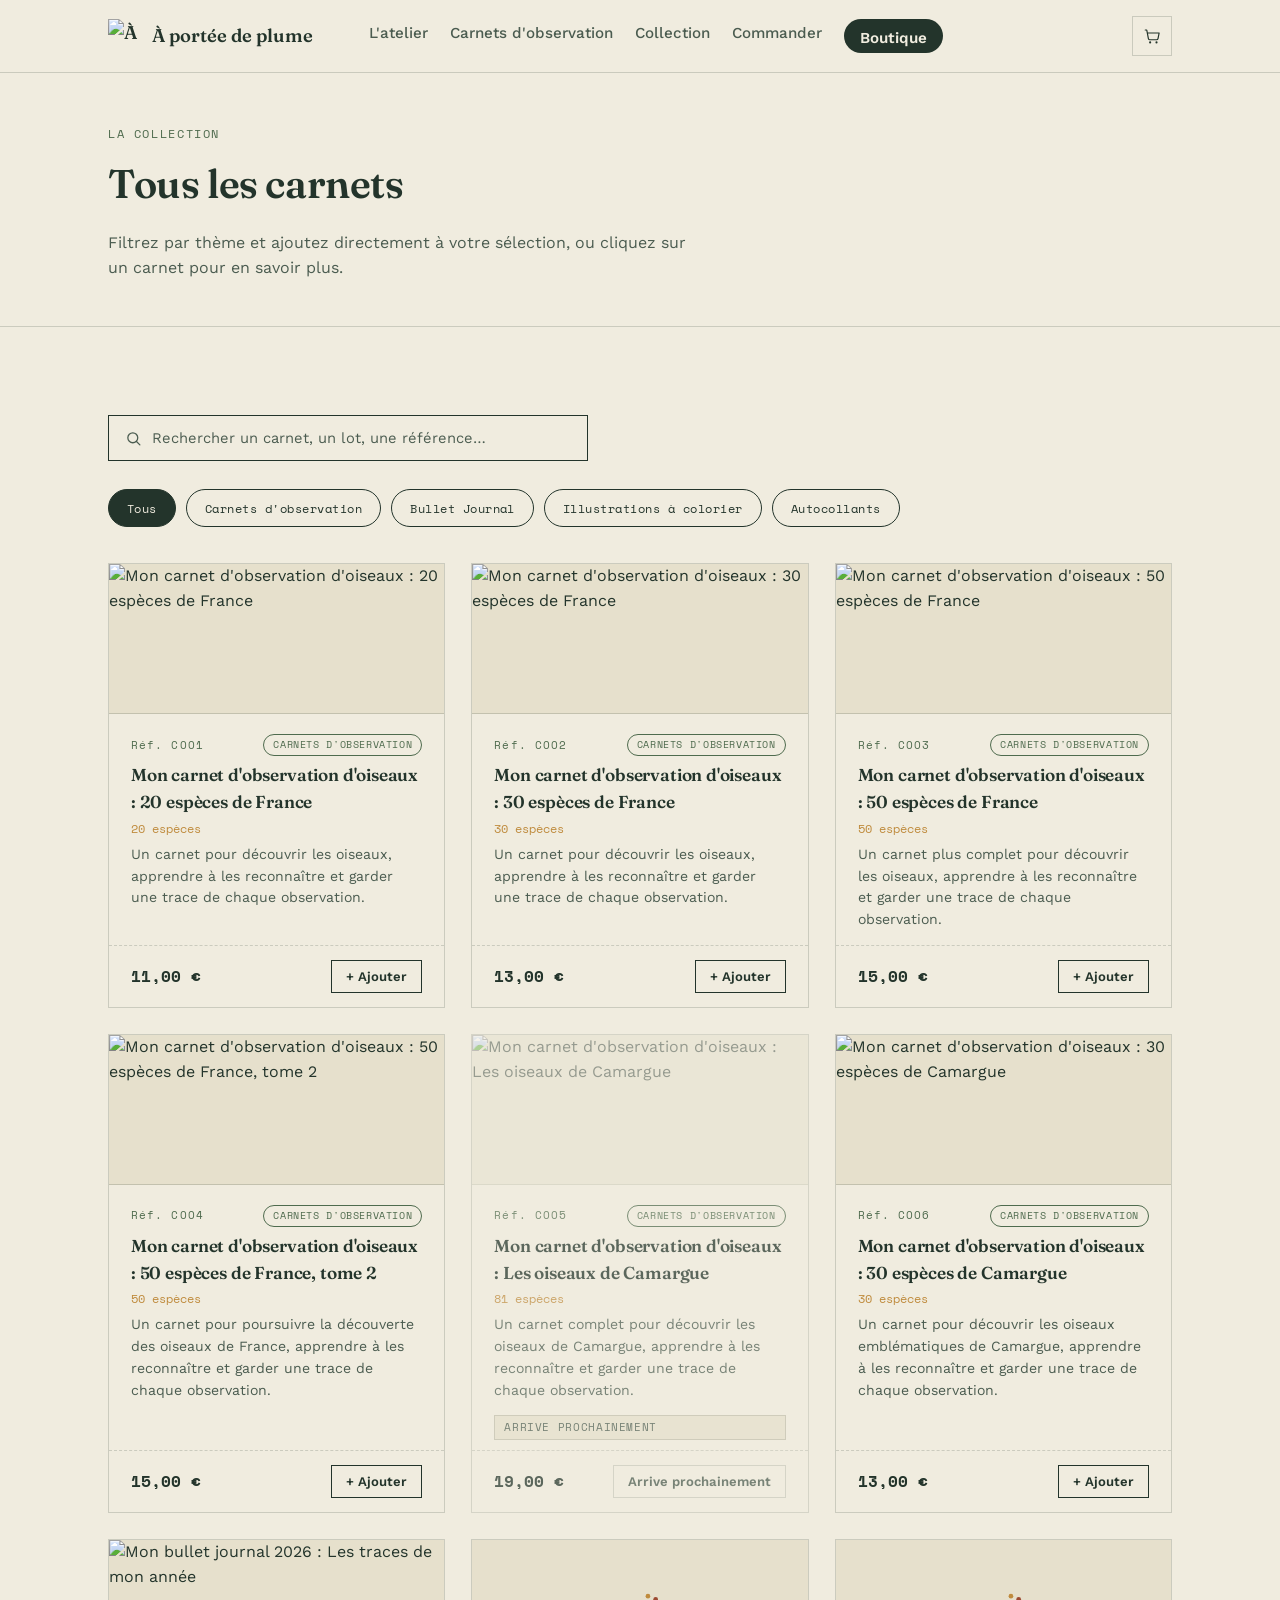
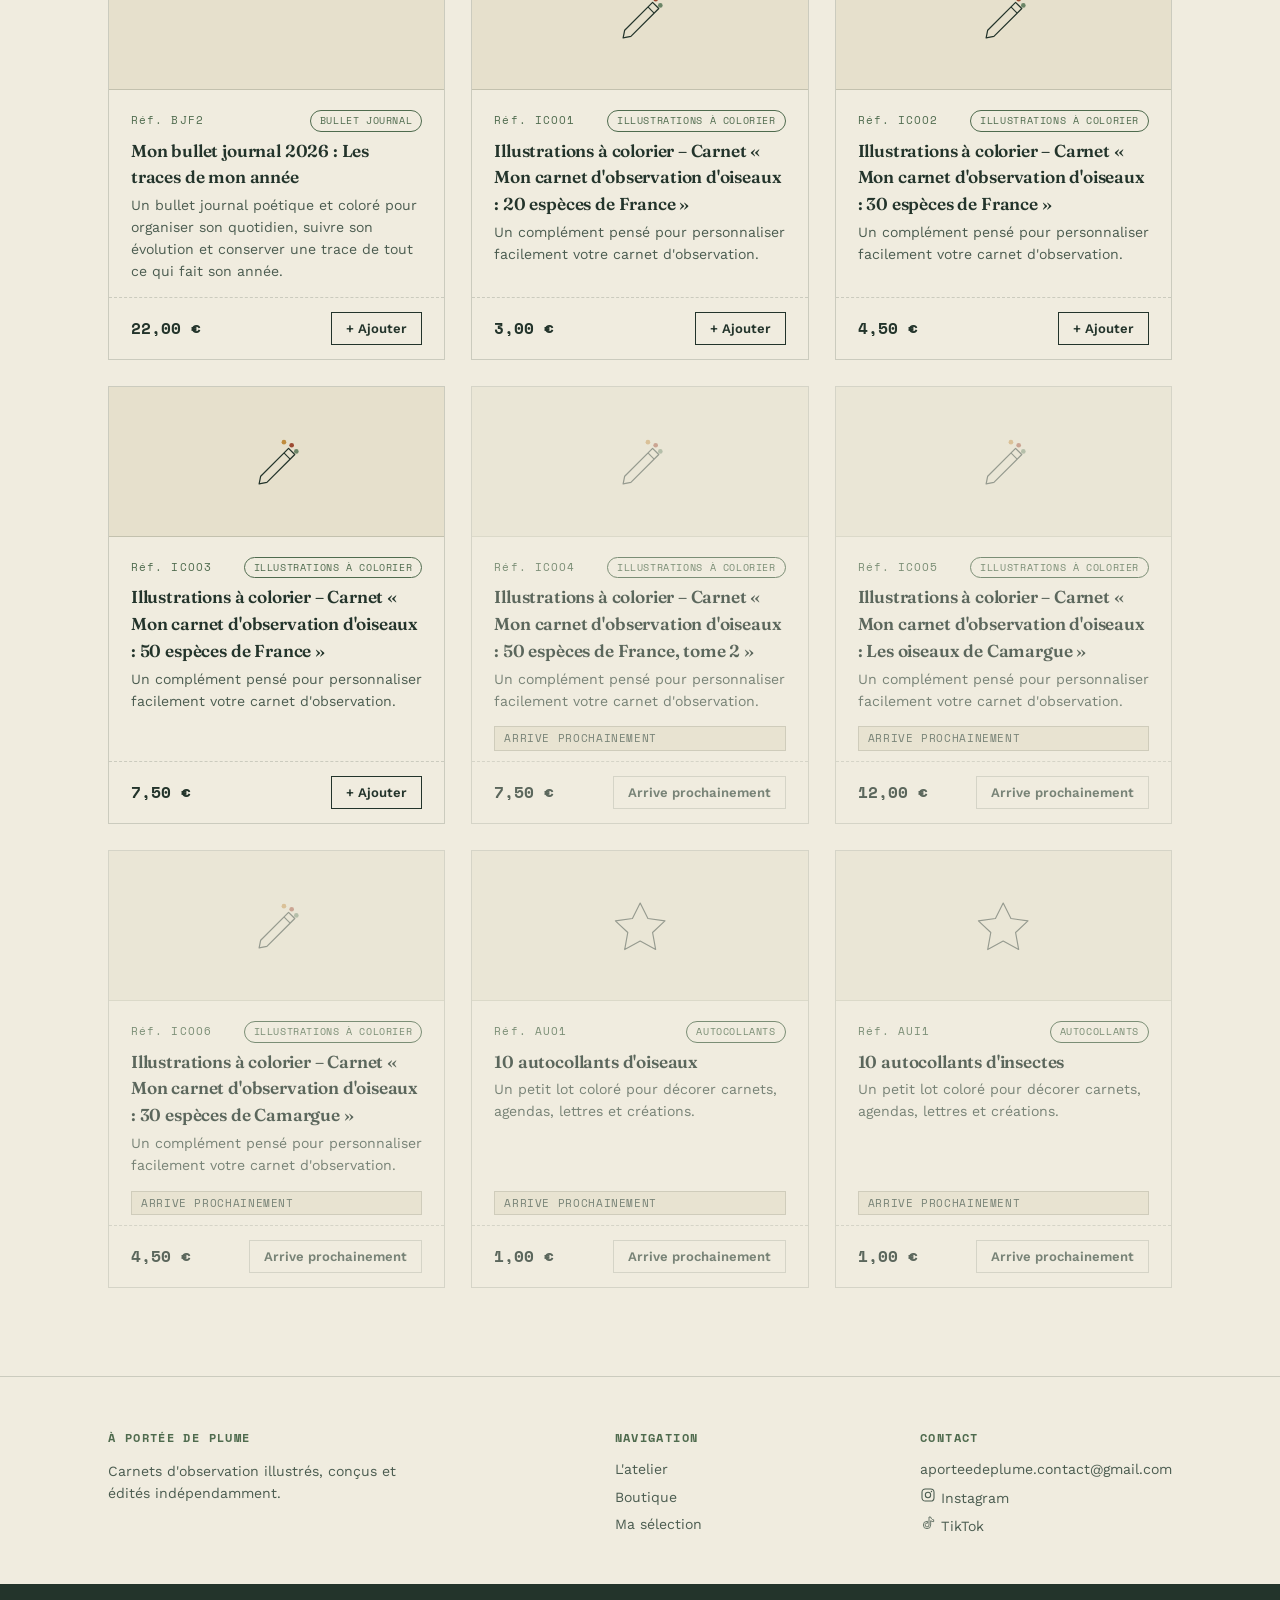
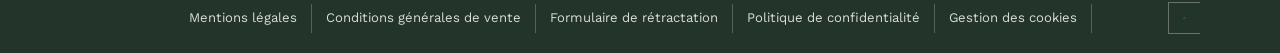
==== catalogue.html @ 124f76fe "Add files via upload" ====
<!doctype html>
<html lang="fr">
<head>
<meta charset="UTF-8">
<meta name="viewport" content="width=device-width, initial-scale=1.0">
<title>Boutique — À portée de plume</title>
<meta name="description" content="La collection À portée de plume : carnets d'observation, bullet journal, illustrations à colorier et plus encore.">
<link rel="preconnect" href="https://fonts.googleapis.com">
<link rel="preconnect" href="https://fonts.gstatic.com" crossorigin>
<link href="https://fonts.googleapis.com/css2?family=Fraunces:ital,opsz,wght@0,9..144,400;0,9..144,500;0,9..144,600;1,9..144,500&family=Work+Sans:wght@400;500;600&family=Space+Mono:wght@400;700&display=swap" rel="stylesheet">
<link rel="stylesheet" href="styles.css">
<link rel="icon" type="image/png" href="images/logo.png">
</head>
<body id="top">

<header class="site-header">
  <div class="wrap">
    <a href="index.html" class="brand">
      <img src="images/logo.png" alt="À portée de plume" class="brand-logo">
      À portée de plume
    </a>
    <nav class="mainnav">
      <a href="index.html#atelier">L'atelier</a>
      <a href="index.html#carnets-observation">Carnets d'observation</a>
      <a href="index.html#collection">Collection</a>
      <a href="index.html#commander">Commander</a>
      <a href="catalogue.html" class="nav-shop current">Boutique</a>
    </nav>
    <div class="header-actions">
      <a href="commande.html" class="cart-icon-link" aria-label="Voir ma sélection">
        <svg viewBox="0 0 24 24" fill="none" xmlns="http://www.w3.org/2000/svg"><path d="M3 4h2l2.2 11.4A2 2 0 0 0 9.2 17H18a2 2 0 0 0 2-1.6L21.5 8H6" stroke="currentColor" stroke-width="1.6" stroke-linecap="round" stroke-linejoin="round"/><circle cx="9.5" cy="20.5" r="1.4" fill="currentColor"/><circle cx="18" cy="20.5" r="1.4" fill="currentColor"/></svg>
        <span class="cart-badge" id="cart-badge-header">0</span>
      </a>
    </div>
  </div>
</header>

<section class="page-hero">
  <div class="wrap">
    <div class="label" style="margin-bottom:10px;">La collection</div>
    <h1>Tous les carnets</h1>
    <p>Filtrez par thème et ajoutez directement à votre sélection, ou cliquez sur un carnet pour en savoir plus.</p>
  </div>
</section>

<section>
  <div class="wrap">
    <div class="search-bar">
      <svg viewBox="0 0 24 24" fill="none" xmlns="http://www.w3.org/2000/svg"><circle cx="11" cy="11" r="7" stroke="currentColor" stroke-width="1.8"/><line x1="21" y1="21" x2="16.2" y2="16.2" stroke="currentColor" stroke-width="1.8" stroke-linecap="round"/></svg>
      <input type="text" id="search-input" placeholder="Rechercher un carnet, un lot, une référence…">
      <button type="button" id="search-clear" aria-label="Effacer la recherche" style="display:none;">✕</button>
    </div>

    <div class="filter-bar" id="filter-bar">
      <button type="button" class="filter-pill active" data-filter="all">Tous</button>
      <!-- Les filtres par catégorie sont ajoutés dynamiquement -->
    </div>

    <div class="filter-bar sub-filter-bar" id="sub-filter-bar" style="display:none;">
      <!-- Sous-filtres par thème, affichés uniquement pour la catégorie "Illustrations à colorier" -->
    </div>

    <div class="product-grid" id="product-grid">
      <!-- Les cartes produit sont générées en JavaScript à partir de products.js -->

    </div>
  </div>
</section>

<footer>
  <div class="wrap">
    <div class="col">
      <h4>À portée de plume</h4>
      <p style="max-width:32ch;">Carnets d'observation illustrés, conçus et édités indépendamment.</p>
    </div>
    <div class="col">
      <h4>Navigation</h4>
      <a href="index.html#atelier">L'atelier</a>
      <a href="catalogue.html">Boutique</a>
      <a href="commande.html">Ma sélection</a>
    </div>
    <div class="col">
      <h4>Contact</h4>
      <a href="mailto:aporteedeplume.contact@gmail.com">aporteedeplume.contact@gmail.com</a>
      
      <a href="https://www.instagram.com/a_portee_de_plume" target="_blank" rel="noopener" class="social-link">
        <svg viewBox="0 0 24 24" fill="none" xmlns="http://www.w3.org/2000/svg"><rect x="3" y="3" width="18" height="18" rx="5" stroke="currentColor" stroke-width="1.6"/><circle cx="12" cy="12" r="4" stroke="currentColor" stroke-width="1.6"/><circle cx="17.2" cy="6.8" r="1.1" fill="currentColor"/></svg>
        Instagram
      </a>
      <a href="https://www.tiktok.com/@a_portee_de_plume" target="_blank" rel="noopener" class="social-link">
        <svg viewBox="0 0 24 24" fill="none" xmlns="http://www.w3.org/2000/svg"><path d="M16 3c.4 2.4 2 4 4.5 4.2V10c-1.6 0-3.1-.5-4.5-1.4V15a5.5 5.5 0 1 1-5.5-5.5c.3 0 .7 0 1 .1v2.6a2.9 2.9 0 1 0 2 2.8V3h2.5z" stroke="currentColor" stroke-width="1.2" stroke-linejoin="round"/></svg>
        TikTok
      </a>
      
    </div>
  </div>
</footer>

<div class="legal-band">
  <div class="wrap">
    <a href="mentions-legales.html">Mentions légales</a>
    <a href="cgv.html">Conditions générales de vente</a>
    <a href="retractation.html">Formulaire de rétractation</a>
    <a href="confidentialite.html">Politique de confidentialité</a>
    <a href="cookies.html">Gestion des cookies</a>
    <a href="#top" class="back-to-top" aria-label="Retour en haut de page">
      <svg viewBox="0 0 24 24" fill="none" xmlns="http://www.w3.org/2000/svg"><path d="M5 15l7-7 7 7" stroke="currentColor" stroke-width="2" stroke-linecap="round" stroke-linejoin="round"/></svg>
    </a>
  </div>
</div>

<script src="products.js"></script>
<script src="icons.js"></script>
<script src="cart.js"></script>
<script>
(function(){
  const filterBar = document.getElementById('filter-bar');
  const grid = document.getElementById('product-grid');
  const searchInput = document.getElementById('search-input');
  const searchClear = document.getElementById('search-clear');
  let activeFilter = 'all';
  let searchQuery = '';

  // Construit les pastilles de filtre à partir des catégories du catalogue
  CATEGORIES.forEach(cat => {
    const btn = document.createElement('button');
    btn.type = 'button';
    btn.className = 'filter-pill';
    btn.dataset.filter = cat.id;
    btn.textContent = cat.label;
    filterBar.appendChild(btn);
  });

  const subFilterBar = document.getElementById('sub-filter-bar');
  let activeTheme = 'all';

  // Libellés lisibles pour les thèmes.
  const THEME_LABELS = {
    oiseaux: 'Oiseaux',
    insectes: 'Insectes',
    'bullet-journal': 'Bullet Journal'
  };

  function fmtPrice(n){
    if(n === null || n === undefined) return 'Prix à venir';
    return n.toLocaleString('fr-FR', {minimumFractionDigits:2, maximumFractionDigits:2}) + ' €';
  }

  // Le sous-filtre par thème apparaît dès qu'une catégorie (autre que "Tous") contient
  // des articles de plusieurs thèmes différents — utile aujourd'hui pour les autocollants,
  // et automatiquement pour les illustrations à colorier le jour où un thème non-oiseaux y sera ajouté.
  function renderSubFilterBar(){
    if(activeFilter === 'all'){
      subFilterBar.style.display = 'none';
      subFilterBar.innerHTML = '';
      activeTheme = 'all';
      return;
    }

    const themes = [...new Set(
      PRODUCTS.filter(p => p.category === activeFilter && p.theme).map(p => p.theme)
    )];

    if(themes.length < 2){
      subFilterBar.style.display = 'none';
      subFilterBar.innerHTML = '';
      activeTheme = 'all';
      return;
    }

    subFilterBar.style.display = 'flex';
    subFilterBar.innerHTML = '';

    const allBtn = document.createElement('button');
    allBtn.type = 'button';
    allBtn.className = 'filter-pill sub' + (activeTheme === 'all' ? ' active' : '');
    allBtn.dataset.theme = 'all';
    allBtn.textContent = 'Tous les thèmes';
    subFilterBar.appendChild(allBtn);

    themes.forEach(themeId => {
      const btn = document.createElement('button');
      btn.type = 'button';
      btn.className = 'filter-pill sub' + (activeTheme === themeId ? ' active' : '');
      btn.dataset.theme = themeId;
      btn.textContent = THEME_LABELS[themeId] || themeId;
      subFilterBar.appendChild(btn);
    });
  }

  // Retire les accents et met en minuscule, pour que la recherche ignore la casse et les accents.
  function normalize(str){
    return (str || '').toString().toLowerCase().normalize('NFD').replace(/[\u0300-\u036f]/g, '');
  }

  function matchesSearch(p, query){
    if(!query) return true;
    const haystack = normalize(p.name + ' ' + p.ref + ' ' + (p.shortDesc || ''));
    return haystack.includes(query);
  }

  function renderGrid(){
    let list = activeFilter === 'all' ? PRODUCTS : PRODUCTS.filter(p => p.category === activeFilter);
    if(activeFilter !== 'all' && activeTheme !== 'all'){
      list = list.filter(p => p.theme === activeTheme);
    }
    const normalizedQuery = normalize(searchQuery.trim());
    if(normalizedQuery){
      list = list.filter(p => matchesSearch(p, normalizedQuery));
    }
    grid.innerHTML = '';

    if(list.length === 0){
      grid.innerHTML = normalizedQuery
        ? '<div class="empty-state" style="grid-column:1/-1;">Aucun résultat pour « ' + searchQuery.trim() + ' ».</div>'
        : '<div class="empty-state" style="grid-column:1/-1;">Aucun article dans cette catégorie pour le moment.</div>';
      return;
    }

    list.forEach(p => {
      const tile = document.createElement('div');
      tile.className = 'product-tile' + (p.available === false ? ' unavailable' : '');
      const speciesLine = p.speciesCount ? `<div class="spec-line">${p.speciesCount} espèces</div>` : '';
      const unavailPill = p.available === false ? `<span class="unavail-pill">${p.availabilityLabel || 'Arrive prochainement'}</span>` : '';
      tile.innerHTML = `
        <a href="fiche-produit.html?id=${encodeURIComponent(p.id)}" class="tile-link">
          <div class="art">${productThumb(p, 80)}</div>
          <div class="body">
            <div class="ref-row">
              <span class="ref">Réf. ${p.ref}</span>
              <span class="cat-pill">${getCategoryLabel(p.category)}</span>
            </div>
            <h3>${p.name}</h3>
            ${speciesLine}
            <p class="desc">${p.shortDesc}</p>
            ${unavailPill}
          </div>
        </a>
        <div class="foot">
          <span class="price">${fmtPrice(p.price)}</span>
          ${p.available === false
            ? `<button type="button" class="tile-add" disabled>${p.availabilityLabel || 'Arrive prochainement'}</button>`
            : `<button type="button" class="tile-add" data-id="${p.id}">+ Ajouter</button>`}
        </div>
      `;
      grid.appendChild(tile);
    });

    grid.querySelectorAll('.tile-add:not([disabled])').forEach(btn => {
      btn.addEventListener('click', () => {
        addToCart(btn.dataset.id, 1);
        btn.textContent = 'Ajouté ✓';
        btn.classList.add('added');
        setTimeout(() => {
          btn.textContent = '+ Ajouter';
          btn.classList.remove('added');
        }, 1400);
      });
    });
  }

  filterBar.addEventListener('click', (e) => {
    const btn = e.target.closest('.filter-pill');
    if(!btn) return;
    filterBar.querySelectorAll('.filter-pill').forEach(b => b.classList.remove('active'));
    btn.classList.add('active');
    activeFilter = btn.dataset.filter;
    activeTheme = 'all';
    renderSubFilterBar();
    renderGrid();
  });

  subFilterBar.addEventListener('click', (e) => {
    const btn = e.target.closest('.filter-pill');
    if(!btn) return;
    subFilterBar.querySelectorAll('.filter-pill').forEach(b => b.classList.remove('active'));
    btn.classList.add('active');
    activeTheme = btn.dataset.theme;
    renderGrid();
  });

  searchInput.addEventListener('input', () => {
    searchQuery = searchInput.value;
    searchClear.style.display = searchQuery ? 'block' : 'none';
    renderGrid();
  });

  searchClear.addEventListener('click', () => {
    searchQuery = '';
    searchInput.value = '';
    searchClear.style.display = 'none';
    searchInput.focus();
    renderGrid();
  });

  renderSubFilterBar();
  renderGrid();
})();
</script>

</body>
</html>
---- styles.css ----
/* À portée de plume — feuille de style partagée */
:root{
  --ink:#23342B;
  --ink-soft:#4B5C50;
  --paper:#F0ECDF;
  --paper-deep:#E6E0CC;
  --sauge:#6B8567;
  --sauge-deep:#4F6B4E;
  --ocre:#BF8B3D;
  --brique:#9C4A32;
  --brique-deep:#7E3A27;
  --line: rgba(35,52,43,0.18);
  --shadow: 0 10px 30px rgba(35,52,43,0.10);
  --good:#4F6B4E;
  --error:#9C4A32;
}
*{box-sizing:border-box;}
html{scroll-behavior:smooth;}
body{
  margin:0; background:var(--paper); color:var(--ink);
  font-family:'Work Sans', sans-serif; line-height:1.55;
  -webkit-font-smoothing:antialiased;
}
h1,h2,h3{font-family:'Fraunces', serif; font-weight:600; margin:0 0 .4em; letter-spacing:-.01em;}
a{color:inherit;}
.label{font-family:'Space Mono', monospace; font-size:.72rem; letter-spacing:.14em; text-transform:uppercase; color:var(--sauge-deep);}
.wrap{max-width:1120px; margin:0 auto; padding:0 28px;}

/* Header */
.site-header{position:sticky; top:0; z-index:40; background:rgba(240,236,223,0.92); backdrop-filter:blur(6px); border-bottom:1px solid var(--line);}
.site-header .wrap{display:flex; align-items:center; justify-content:space-between; height:72px; gap:24px;}
.brand{display:flex; align-items:center; gap:10px; font-family:'Fraunces', serif; font-weight:600; font-size:1.15rem; text-decoration:none; color:var(--ink); flex:none;}
.brand-logo{width:34px; height:34px; flex:none; object-fit:contain;}
nav.mainnav{display:flex; gap:22px; align-items:center; margin-right:auto; margin-left:32px;}
nav.mainnav a{text-decoration:none; font-size:.95rem; color:var(--ink-soft); font-weight:500; border-bottom:1px solid transparent; padding-bottom:3px; white-space:nowrap;}
nav.mainnav a:hover{color:var(--brique); border-color:var(--brique);}
.nav-shop{
  background:var(--brique); color:var(--paper) !important; padding:8px 16px;
  border-radius:999px; border-bottom:none !important; font-weight:600 !important;
  transition:background .15s ease, transform .15s ease;
}
.nav-shop:hover{background:var(--brique-deep); color:var(--paper) !important; transform:translateY(-1px);}
.nav-shop.current{background:var(--ink);}
.header-actions{display:flex; align-items:center; gap:14px; flex:none;}

.btn{
  display:inline-flex; align-items:center; justify-content:center; gap:8px;
  font-family:'Work Sans', sans-serif; font-weight:600; font-size:.92rem;
  padding:12px 22px; border-radius:2px; text-decoration:none;
  border:1px solid transparent; cursor:pointer;
  transition:transform .15s ease, box-shadow .15s ease, background .15s ease;
}
.btn-primary{background:var(--brique); color:var(--paper);}
.btn-primary:hover{background:var(--brique-deep); transform:translateY(-1px); box-shadow:var(--shadow);}
.btn-primary:disabled{background:#b9ac96; cursor:not-allowed; transform:none; box-shadow:none;}
.btn-ghost{border-color:var(--ink); color:var(--ink); background:transparent;}
.btn-ghost:hover{background:var(--ink); color:var(--paper);}
.btn-sm{padding:9px 16px; font-size:.84rem;}

/* Cart icon */
.cart-icon-link{
  position:relative; display:flex; align-items:center; justify-content:center;
  width:40px; height:40px; border:1px solid var(--line); text-decoration:none; color:var(--ink);
  transition:border-color .15s ease, background .15s ease;
}
.cart-icon-link:hover{border-color:var(--brique); background:var(--paper-deep);}
.cart-icon-link svg{width:18px; height:18px;}
.cart-badge{
  position:absolute; top:-7px; right:-7px; min-width:18px; height:18px; padding:0 4px;
  background:var(--brique); color:var(--paper); border-radius:50%;
  font-family:'Space Mono', monospace; font-size:.68rem; font-weight:700;
  display:none; align-items:center; justify-content:center;
}

/* Hero (home) */
.hero{position:relative; padding:96px 0 80px; overflow:hidden; background:radial-gradient(ellipse at 78% 15%, rgba(191,139,61,0.14), transparent 55%), var(--paper); border-bottom:1px solid var(--line);}
.hero .wrap{display:grid; grid-template-columns:1.1fr .9fr; gap:56px; align-items:center;}
.eyebrow{display:inline-flex; align-items:center; gap:10px; margin-bottom:22px;}
.eyebrow .dash{width:26px;height:1px;background:var(--brique);}
.hero h1{font-size:clamp(2.3rem, 4vw, 3.4rem); line-height:1.06; max-width:11.5ch;}
.hero h1 em{font-style:italic; color:var(--brique);}
.hero p.lede{font-size:1.08rem; color:var(--ink-soft); max-width:46ch; margin:18px 0 32px;}
.hero .ctas{display:flex; gap:16px; flex-wrap:wrap;}
.hero-illus{position:relative; display:flex; align-items:center; justify-content:center;}
.plate{position:relative; background:var(--paper); border:1px solid var(--line); box-shadow:var(--shadow); padding:34px; width:100%; aspect-ratio:4/5; display:flex; align-items:center; justify-content:center;}
.plate::before{content:""; position:absolute; inset:10px; border:1px dashed rgba(35,52,43,0.35); pointer-events:none;}
.plate svg{width:78%; height:78%;}

/* Sections shared */
section{padding:88px 0;}
.section-head{max-width:920px; margin-bottom:48px;}
.section-head h2{font-size:clamp(1.7rem,2.6vw,2.3rem);}
.section-head p{color:var(--ink-soft); font-size:1.02rem; margin-top:10px;}
.nowrap-desktop{white-space:nowrap;}
@media (max-width: 900px){
  .nowrap-desktop{white-space:normal;}
}

/* Atelier */
.atelier{background:var(--paper-deep); border-top:1px solid var(--line); border-bottom:1px solid var(--line);}
.atelier .wrap{display:grid; grid-template-columns:.85fr 1.15fr; gap:64px; align-items:start;}
.atelier .frame{border:1px solid var(--line); background:var(--paper); box-shadow:var(--shadow); padding:26px; aspect-ratio:1/1; display:flex; align-items:center; justify-content:center;}
.atelier .frame svg{width:70%; height:70%;}
.atelier .content p{color:var(--ink-soft); margin:0 0 16px; max-width:52ch;}
.stat-row{display:flex; gap:36px; margin-top:28px; flex-wrap:wrap;}
.stat b{font-family:'Fraunces', serif; font-size:1.7rem; display:block; color:var(--brique);}
.stat span{font-size:.85rem; color:var(--ink-soft);}

/* Observation notebooks section — mirror layout of .atelier (text left, image right) */
.observation .wrap{display:grid; grid-template-columns:1.15fr .85fr; gap:64px; align-items:center;}
.observation .content p{color:var(--ink-soft); margin:0 0 16px; max-width:52ch;}
.observation .frame{
  border:1px solid var(--line); background:var(--paper-deep); box-shadow:var(--shadow);
  padding:20px; aspect-ratio:4/5; display:flex; align-items:center; justify-content:center; overflow:hidden;
}
.observation .frame img{width:100%; height:100%; object-fit:contain;}

/* Steps */
.steps .wrap{display:grid; grid-template-columns:repeat(4,1fr); gap:28px;}
.step{border-top:2px solid var(--ink); padding-top:18px;}
.step .num{font-family:'Space Mono', monospace; color:var(--ocre); font-weight:700; font-size:.85rem;}
.step h3{font-size:1.1rem; margin:8px 0 8px;}
.step p{color:var(--ink-soft); font-size:.94rem; margin:0;}

/* CTA band */
.cta-band{background:var(--ink); color:var(--paper); text-align:center; padding:78px 0;}
.cta-band h2{color:var(--paper); font-size:clamp(1.7rem,3vw,2.4rem); max-width:16ch; margin:0 auto 14px;}
.cta-band p{color:#C9D3C6; max-width:46ch; margin:0 auto 30px;}
.cta-band .btn-primary{background:var(--brique);}
.cta-band .btn-primary:hover{background:#B95A3E;}

/* Product tiles (catalogue grid + homepage preview) */
.filter-bar{display:flex; flex-wrap:wrap; gap:10px; margin-bottom:36px;}

.search-bar{
  position:relative; display:flex; align-items:center; gap:10px;
  max-width:480px; margin-bottom:28px; padding:0 16px;
  border:1px solid var(--ink); background:var(--paper);
}
.search-bar svg{width:17px; height:17px; color:var(--ink-soft); flex:none;}
.search-bar input{
  flex:1; border:none; background:transparent; padding:13px 0;
  font-family:'Work Sans', sans-serif; font-size:.92rem; color:var(--ink);
}
.search-bar input:focus{outline:none;}
.search-bar input::placeholder{color:var(--ink-soft);}
.search-bar #search-clear{
  border:none; background:transparent; cursor:pointer; color:var(--ink-soft);
  font-size:.9rem; padding:4px; line-height:1;
}
.search-bar #search-clear:hover{color:var(--brique);}
.filter-pill{
  font-family:'Space Mono', monospace; font-size:.76rem; letter-spacing:.04em;
  padding:9px 18px; border:1px solid var(--ink); background:transparent; color:var(--ink);
  cursor:pointer; border-radius:999px; transition:background .15s ease, color .15s ease;
}
.filter-pill:hover{background:var(--paper-deep);}
.filter-pill.active{background:var(--ink); color:var(--paper);}
.sub-filter-bar{margin-top:-22px; margin-bottom:36px; padding-left:4px;}
.filter-pill.sub{
  border-color:var(--sauge-deep); color:var(--sauge-deep); font-size:.72rem; padding:7px 15px;
}
.filter-pill.sub.active{background:var(--sauge-deep); color:var(--paper); border-color:var(--sauge-deep);}

.product-grid{display:grid; grid-template-columns:repeat(3,1fr); gap:26px;}
.product-tile{
  position:relative; background:var(--paper); border:1px solid var(--line);
  display:flex; flex-direction:column; transition:transform .18s ease, box-shadow .18s ease;
}
.product-tile:hover{transform:translateY(-4px); box-shadow:var(--shadow);}
.product-tile .tile-link{color:inherit; text-decoration:none; display:flex; flex-direction:column; flex:1;}
.product-tile .art{height:150px; display:flex; align-items:center; justify-content:center; background:var(--paper-deep); border-bottom:1px solid var(--line); overflow:hidden;}
.product-tile .art svg{width:52%; height:52%;}
.product-tile .body{padding:20px 22px 0; display:flex; flex-direction:column; flex:1;}
.product-tile .ref-row{display:flex; align-items:center; justify-content:space-between; margin-bottom:6px;}
.product-tile .ref{font-family:'Space Mono', monospace; font-size:.68rem; color:var(--sauge-deep); letter-spacing:.1em;}
.cat-pill{font-family:'Space Mono', monospace; font-size:.64rem; letter-spacing:.06em; text-transform:uppercase; padding:2px 9px; border:1px solid var(--sauge-deep); color:var(--sauge-deep); border-radius:999px;}
.product-tile h3{font-size:1.08rem; margin-bottom:4px;}
.spec-line{font-family:'Space Mono', monospace; font-size:.72rem; color:var(--ocre); margin-bottom:6px;}
.product-tile p.desc{color:var(--ink-soft); font-size:.88rem; margin:0 0 14px; flex:1;}
.unavail-pill{
  display:inline-block; font-family:'Space Mono', monospace; font-size:.66rem; letter-spacing:.06em;
  text-transform:uppercase; padding:3px 9px; background:var(--paper-deep); color:var(--ink-soft);
  border:1px solid var(--line); margin-bottom:10px;
}
.product-tile.unavailable{opacity:.72;}
.product-tile.unavailable .art{opacity:.6;}
.tile-add[disabled]{
  background:transparent; border-color:var(--line); color:var(--ink-soft); cursor:not-allowed;
}
.tile-add[disabled]:hover{background:transparent; color:var(--ink-soft);}
.product-tile .foot{display:flex; align-items:center; justify-content:space-between; padding:14px 22px; border-top:1px dashed var(--line); margin-top:auto;}
.product-tile .price{font-family:'Space Mono', monospace; font-weight:700; font-size:1rem; color:var(--ink);}
.tile-add{
  font-family:'Work Sans', sans-serif; font-weight:600; font-size:.82rem;
  padding:8px 14px; border:1px solid var(--ink); background:transparent; color:var(--ink); cursor:pointer;
  transition:background .15s ease, color .15s ease;
}
.tile-add:hover{background:var(--ink); color:var(--paper);}
.tile-add.added{background:var(--sauge-deep); border-color:var(--sauge-deep); color:var(--paper);}
.empty-state{padding:60px 20px; text-align:center; color:var(--ink-soft); border:1px dashed var(--line);}

/* Breadcrumb */
.breadcrumb{font-size:.84rem; color:var(--ink-soft); margin-bottom:28px;}
.breadcrumb a{color:var(--ink-soft); text-decoration:none; border-bottom:1px solid transparent;}
.breadcrumb a:hover{color:var(--brique); border-color:var(--brique);}

/* Product detail page */
.detail-layout{display:grid; grid-template-columns:.9fr 1.1fr; gap:56px; align-items:start;}
.detail-gallery{display:flex; flex-direction:column; gap:14px;}
.detail-plate{background:var(--paper); border:1px solid var(--line); box-shadow:var(--shadow); padding:34px; aspect-ratio:4/5; display:flex; align-items:center; justify-content:center; position:relative; overflow:hidden;}
.detail-plate.has-photo{padding:20px; aspect-ratio:4/5; background:var(--paper-deep);}
.detail-plate::before{content:""; position:absolute; inset:10px; border:1px dashed rgba(35,52,43,0.35); pointer-events:none;}
.detail-plate.has-photo::before{display:none;}
.detail-plate svg{width:56%; height:56%;}
.gallery-main-content{width:100%; height:100%; display:flex; align-items:center; justify-content:center;}
.gallery-main-content img{max-width:100%; max-height:100%; width:auto; height:auto; object-fit:contain; display:block;}
.gallery-thumbs{display:flex; gap:10px; flex-wrap:wrap;}
.gallery-thumb{
  width:64px; height:64px; padding:0; border:1px solid var(--line); background:var(--paper);
  cursor:pointer; overflow:hidden; transition:border-color .15s ease;
}
.gallery-thumb img{width:100%; height:100%; object-fit:cover; display:block;}
.gallery-thumb:hover{border-color:var(--sauge-deep);}
.gallery-thumb.active{border-color:var(--brique); border-width:2px;}
.detail-info .ref-row{display:flex; align-items:center; gap:10px; margin-bottom:10px;}
.detail-info h1{font-size:clamp(1.7rem,2.6vw,2.2rem); margin-bottom:8px;}
.detail-info .price{font-family:'Space Mono', monospace; font-weight:700; font-size:1.4rem; margin:6px 0 16px;}
.cross-sell{
  display:flex; align-items:flex-start; gap:12px;
  background:var(--paper-deep); border:1px solid var(--line); border-left:3px solid var(--ocre);
  padding:14px 18px; margin-bottom:22px; font-size:.92rem; color:var(--ink); line-height:1.5;
}
.cross-sell-icon{font-size:1.15rem; flex:none; line-height:1.4;}
.cross-sell a{color:var(--brique); font-weight:700; text-decoration:underline; text-underline-offset:2px;}
.cross-sell a:hover{color:var(--brique-deep);}
.detail-info p.long{color:var(--ink-soft); font-size:1rem; max-width:52ch; margin-bottom:16px;}
.detail-subhead{
  font-family:'Fraunces', serif; font-weight:600; font-size:1.1rem; color:var(--ink);
  margin-top:24px; margin-bottom:8px;
}
.specs-block{
  margin:26px 0; padding:20px 22px; background:var(--paper-deep); border:1px solid var(--line);
  max-width:52ch;
}
.spec-row{
  display:flex; justify-content:space-between; gap:16px; padding:7px 0;
  border-bottom:1px dashed var(--line); font-size:.88rem;
}
.spec-row:last-child{border-bottom:none;}
.spec-label{color:var(--sauge-deep); font-family:'Space Mono', monospace; font-size:.78rem; letter-spacing:.03em; flex:none;}
.spec-value{color:var(--ink); text-align:right;}
.detail-actions{display:flex; align-items:center; gap:16px; flex-wrap:wrap; margin-bottom:24px;}
.detail-msg{font-size:.85rem; margin-top:14px; display:none;}
.detail-msg.success{color:var(--good); display:block;}
.not-found{padding:80px 0; text-align:center;}
.not-found p{color:var(--ink-soft); margin-bottom:20px;}

/* Quantity stepper (shared) */
.qty{display:flex; align-items:center; border:1px solid var(--line);}
.qty button{background:var(--paper-deep); border:none; width:32px; height:36px; font-size:1.05rem; cursor:pointer; color:var(--ink);}
.qty button:hover{background:var(--ocre); color:var(--paper);}
.qty input{width:42px; text-align:center; border:none; background:transparent; font-family:'Space Mono', monospace; font-size:.95rem; color:var(--ink);}
.qty input:focus{outline:none;}

/* Cart / panier page */
.cart-layout{padding:52px 0 100px; display:grid; grid-template-columns:1.5fr .9fr; gap:48px; align-items:start;}
.cart-item{
  display:grid; grid-template-columns:80px 1fr auto auto; gap:18px; align-items:center;
  background:var(--paper); border:1px solid var(--line); padding:18px 20px; margin-bottom:14px;
}
.cart-item .art{width:80px; height:80px; background:var(--paper-deep); border:1px solid var(--line); display:flex; align-items:center; justify-content:center; flex:none; overflow:hidden;}
.cart-item .art svg{width:56%; height:56%;}
.cart-item .info a{text-decoration:none; color:var(--ink);}
.cart-item .info .ref{font-family:'Space Mono', monospace; font-size:.66rem; color:var(--sauge-deep); letter-spacing:.1em;}
.cart-item .info h3{font-size:1rem; margin:2px 0 4px;}
.cart-item .info .unit-price{font-family:'Space Mono', monospace; font-size:.84rem; color:var(--ink-soft);}
.cart-item .line-total{font-family:'Space Mono', monospace; font-weight:700; font-size:.95rem; white-space:nowrap; text-align:right; min-width:64px;}
.cart-item .remove-btn{
  background:none; border:none; color:var(--ink-soft); cursor:pointer; font-size:.78rem;
  text-decoration:underline; padding:0; justify-self:end;
}
.cart-item .remove-btn:hover{color:var(--brique);}
.compat-note{font-size:.76rem; color:var(--sauge-deep); margin-top:4px; font-style:italic;}
.addon-row{
  grid-column:1/-1; display:flex; align-items:flex-start; gap:10px; cursor:pointer;
  padding:10px 12px; margin-top:6px; background:var(--paper-deep); border:1px dashed var(--sauge-deep);
  font-size:.84rem; color:var(--ink-soft); user-select:none;
}
.addon-row input[type="checkbox"]{
  appearance:none; width:18px; height:18px; border:1.5px solid var(--ink); background:var(--paper);
  display:grid; place-content:center; cursor:pointer; flex:none; margin-top:1px;
}
.addon-row input[type="checkbox"]::before{
  content:""; width:10px; height:10px; transform:scale(0); background:var(--brique);
  clip-path:polygon(14% 44%, 0 65%, 50% 100%, 100% 16%, 86% 0%, 45% 62%);
  transition:transform .1s ease-in;
}
.addon-row input[type="checkbox"]:checked::before{transform:scale(1);}
.addon-row strong{color:var(--ink); font-weight:700;}
.cart-empty{padding:70px 20px; text-align:center; border:1px dashed var(--line);}
.cart-empty p{color:var(--ink-soft); margin-bottom:20px;}

/* Summary sidebar */
.summary{position:sticky; top:96px; background:var(--paper); border:1px solid var(--line); box-shadow:var(--shadow); padding:28px;}
.summary h2{font-size:1.15rem; margin-bottom:4px;}
.summary .sub{font-size:.85rem; color:var(--ink-soft); margin-bottom:18px;}
.summary-subtotal{display:flex; justify-content:space-between; font-size:.88rem; color:var(--ink-soft); padding:6px 0 14px;}

.shipping-fields{margin-bottom:16px; padding-bottom:16px; border-bottom:1px dashed var(--line);}
.shipping-fields .label{margin-bottom:10px; display:block;}
.ship-option{display:grid; grid-template-columns:auto 1fr auto; align-items:center; gap:10px; padding:10px 8px; border:1px solid var(--line); margin-bottom:8px; cursor:pointer; background:var(--paper); transition:border-color .15s ease, background .15s ease;}
.ship-option:has(input:checked){border-color:var(--sauge-deep); background:var(--paper-deep);}
.ship-option input[type="radio"]{appearance:none; width:17px; height:17px; border:1.5px solid var(--ink); border-radius:50%; display:grid; place-content:center; cursor:pointer; flex:none; margin:0;}
.ship-option input[type="radio"]::before{content:""; width:8px; height:8px; border-radius:50%; background:var(--brique); transform:scale(0); transition:transform .1s ease-in;}
.ship-option input[type="radio"]:checked::before{transform:scale(1);}
.ship-info{display:flex; flex-direction:column; gap:2px;}
.ship-name{font-size:.9rem; font-weight:600; display:flex; align-items:center; gap:8px;}
.dest-pill{
  font-family:'Space Mono', monospace; font-size:.62rem; letter-spacing:.05em; text-transform:uppercase;
  padding:2px 8px; background:var(--ocre); color:var(--paper); border-radius:999px; font-weight:700;
}
.field-row{display:grid; grid-template-columns:1fr 1.4fr; gap:12px;}
.ship-detail{font-size:.76rem; color:var(--ink-soft);}
.ship-price{font-family:'Space Mono', monospace; font-weight:700; font-size:.9rem; white-space:nowrap;}
.shipping-fields .hint{margin-top:8px;}

.summary-total{display:flex; justify-content:space-between; align-items:baseline; padding-top:14px; margin-top:4px; border-top:1px solid var(--ink);}
.summary-total span:first-child{font-size:.85rem; text-transform:uppercase; letter-spacing:.08em; color:var(--ink-soft);}
.summary-total span:last-child{font-family:'Fraunces', serif; font-size:1.6rem; font-weight:600;}

.buyer-fields{margin-top:22px; padding-top:20px; border-top:1px solid var(--line);}
.buyer-fields .label{margin-bottom:10px; display:block;}
.field{margin-bottom:12px;}
.field label{font-size:.82rem; color:var(--ink-soft); display:block; margin-bottom:4px;}
.field input{width:100%; padding:10px 12px; border:1px solid var(--line); background:var(--paper-deep); font-family:'Work Sans', sans-serif; font-size:.9rem; color:var(--ink);}
.field input:focus{outline:1.5px solid var(--sauge-deep); background:var(--paper);}
.field .hint{font-size:.72rem; color:var(--ink-soft); margin-top:3px;}

.check-toggle{
  display:flex; align-items:center; gap:10px; margin-top:14px; cursor:pointer;
  font-size:.86rem; color:var(--ink-soft); user-select:none;
}
.check-toggle input[type="checkbox"]{
  appearance:none; width:18px; height:18px; border:1.5px solid var(--ink); background:var(--paper);
  display:grid; place-content:center; cursor:pointer; flex:none;
}
.check-toggle input[type="checkbox"]::before{
  content:""; width:10px; height:10px; transform:scale(0); background:var(--brique);
  clip-path:polygon(14% 44%, 0 65%, 50% 100%, 100% 16%, 86% 0%, 45% 62%);
  transition:transform .1s ease-in;
}
.check-toggle input[type="checkbox"]:checked::before{transform:scale(1);}
.check-toggle input[type="checkbox"]:checked ~ span{color:var(--ink); font-weight:600;}

.summary .btn{width:100%; margin-top:18px;}
.form-msg{font-size:.82rem; margin-top:10px; display:none;}
.form-msg.error{color:var(--error); display:block;}
.form-msg.success{color:var(--good); display:block;}

.next-steps{margin-top:26px; padding-top:20px; border-top:1px solid var(--line); font-size:.82rem; color:var(--ink-soft);}
.next-steps b{color:var(--ink); display:block; margin-bottom:6px; font-weight:600;}

/* Simple content pages (mentions, cgv, etc.) */
.page-hero{padding:52px 0 30px; border-bottom:1px solid var(--line);}
.page-hero h1{font-size:clamp(1.9rem,3.2vw,2.5rem);}
.page-hero p{color:var(--ink-soft); max-width:60ch; margin-top:8px;}
article{max-width:760px; margin:0 auto; padding:56px 28px 90px;}
article h2{font-size:1.3rem; margin-top:2.2em;}
article h2:first-of-type{margin-top:0;}
article h3{font-size:.85rem; margin-top:1.6em; color:var(--sauge-deep); font-family:'Work Sans', sans-serif; font-weight:600; text-transform:uppercase; letter-spacing:.04em;}
article p, article li{color:var(--ink-soft); font-size:.98rem;}
article ul{padding-left:1.3em;}
article li{margin-bottom:.4em;}
.placeholder{background:var(--paper-deep); border:1px dashed var(--sauge-deep); padding:2px 8px; font-family:'Space Mono', monospace; font-size:.85em; color:var(--ink);}
.notice{background:var(--paper-deep); border-left:3px solid var(--ocre); padding:16px 20px; margin:28px 0; font-size:.9rem; color:var(--ink-soft);}

/* Footer */
footer{padding:52px 0 40px; border-top:1px solid var(--line);}
footer .wrap{display:flex; justify-content:space-between; gap:40px; flex-wrap:wrap;}
footer .col h4{font-family:'Space Mono', monospace; font-size:.72rem; letter-spacing:.12em; text-transform:uppercase; color:var(--sauge-deep); margin:0 0 12px;}
footer .col p, footer .col a{display:block; color:var(--ink-soft); font-size:.88rem; text-decoration:none; margin-bottom:6px;}
footer .col a:hover{color:var(--brique);}
.social-link{display:flex; align-items:center; gap:8px;}
.social-link svg{width:16px; height:16px; flex:none;}
footer .legal{margin-top:34px; padding-top:22px; border-top:1px solid var(--line); font-size:.78rem; color:var(--ink-soft);}

/* Scalloped divider + legal band */
.scallop{height:16px; background-image:url("data:image/svg+xml,%3Csvg xmlns='http://www.w3.org/2000/svg' width='24' height='16'%3E%3Cpath d='M0 0 A12 12 0 0 0 24 0 Z' fill='%2323342B'/%3E%3C/svg%3E"); background-repeat:repeat-x; background-size:24px 16px;}
.legal-band{background:var(--ink); color:var(--paper); padding:20px 0;}
.legal-band .wrap{display:flex; align-items:center; justify-content:center; flex-wrap:wrap; gap:8px 0; position:relative; text-align:center;}
.legal-band a{color:#D8DED3; text-decoration:none; font-size:.82rem; padding:4px 14px; border-right:1px solid rgba(240,236,223,0.25); transition:color .15s ease;}
.legal-band a:first-child{padding-left:0;}
.legal-band a:last-child{border-right:none;}
.legal-band a:hover{color:var(--paper);}
.back-to-top{position:absolute; right:0; top:50%; transform:translateY(-50%); width:32px; height:32px; border:1px solid rgba(240,236,223,0.35); background:transparent; color:var(--paper); cursor:pointer; display:flex; align-items:center; justify-content:center;}
.back-to-top:hover{background:var(--brique); border-color:var(--brique);}
.back-to-top svg{width:14px; height:14px;}

@media (max-width: 880px){
  nav.mainnav{display:none;}
  .hero .wrap{grid-template-columns:1fr;}
  .hero-illus{order:-1;}
  .atelier .wrap{grid-template-columns:1fr;}
  .observation .wrap{grid-template-columns:1fr;}
  .observation .frame{order:-1;}
  .product-grid{grid-template-columns:1fr 1fr;}
  .steps .wrap{grid-template-columns:1fr 1fr;}
  .detail-layout{grid-template-columns:1fr;}
  .cart-layout{grid-template-columns:1fr;}
  .cart-item{grid-template-columns:60px 1fr; grid-template-rows:auto auto;}
  .cart-item .line-total, .cart-item .remove-btn{grid-column:2; justify-self:start;}
  .summary{position:static;}
}
@media (max-width: 640px){
  .product-grid{grid-template-columns:1fr;}
  .steps .wrap{grid-template-columns:1fr;}
  footer .wrap{flex-direction:column; gap:24px;}
  .legal-band a{border-right:none; display:block; padding:4px 0;}
  .back-to-top{position:static; margin:14px auto 0; transform:none;}
}
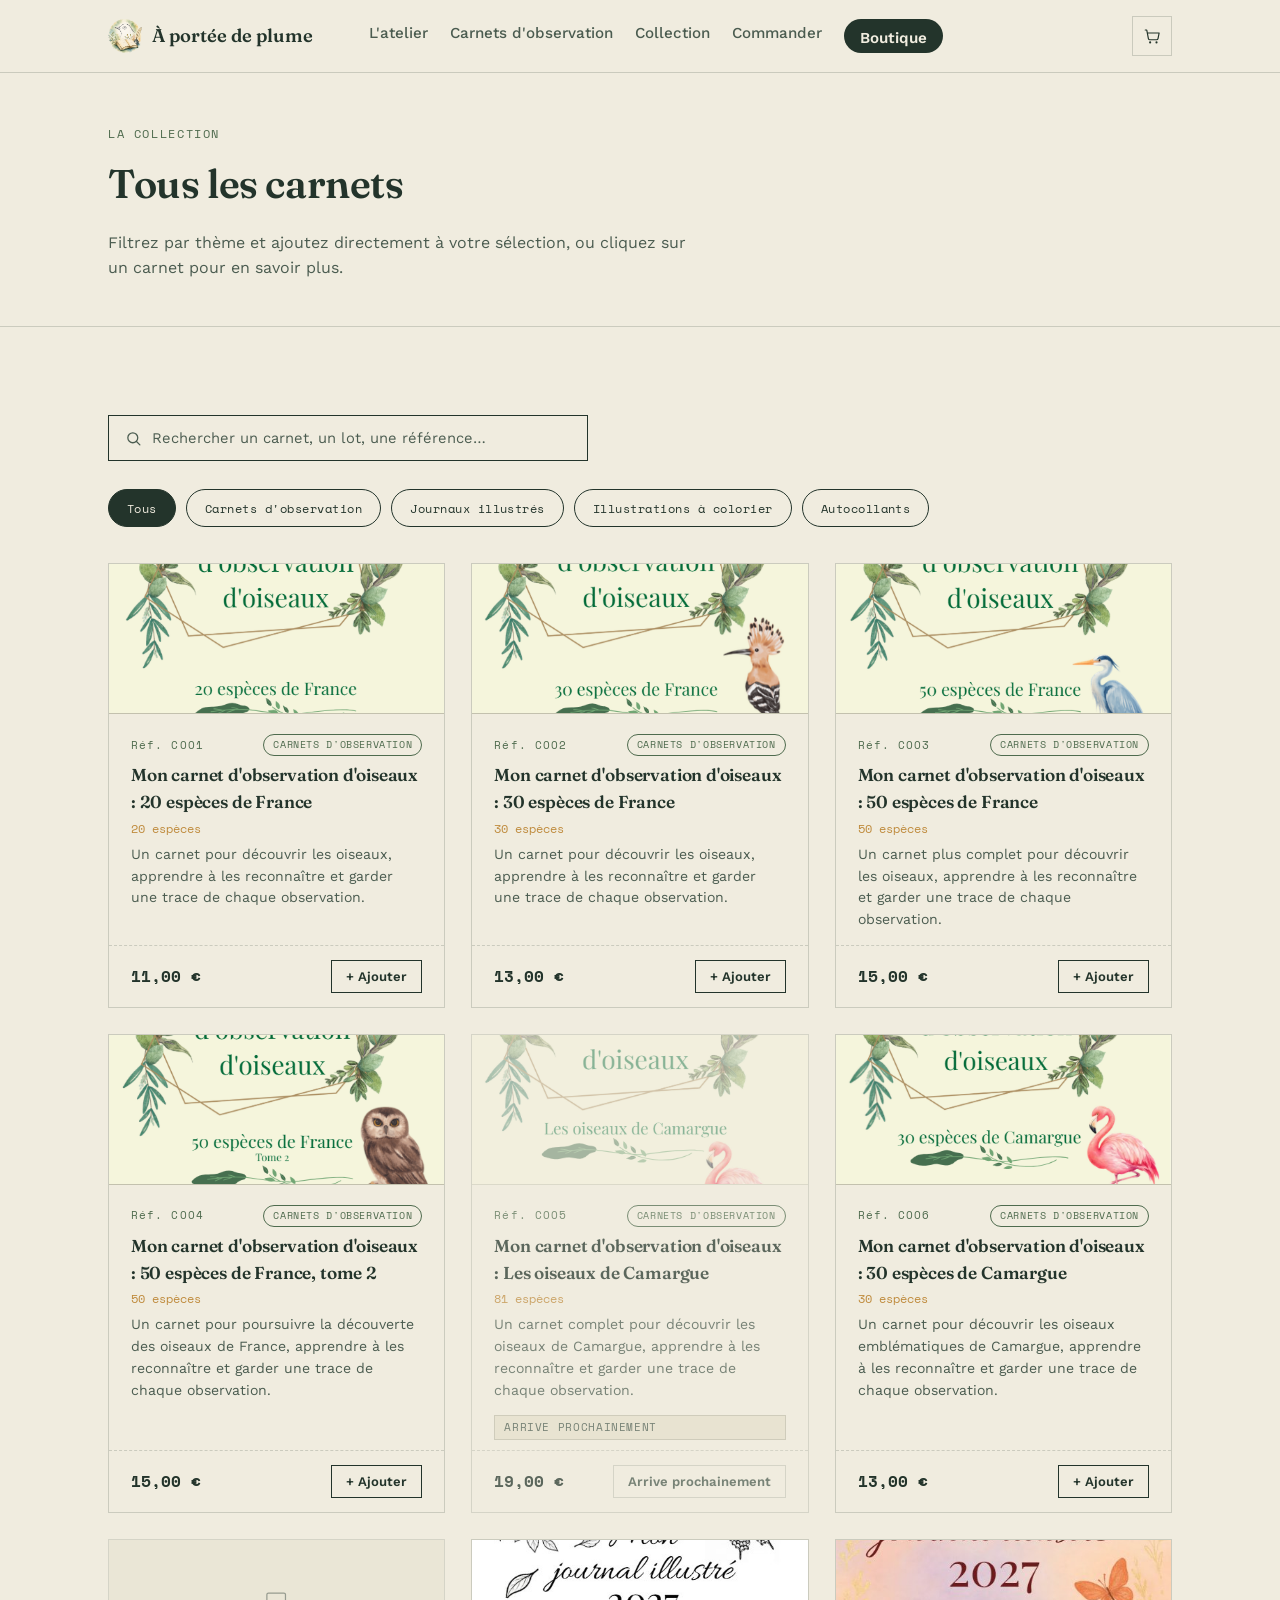
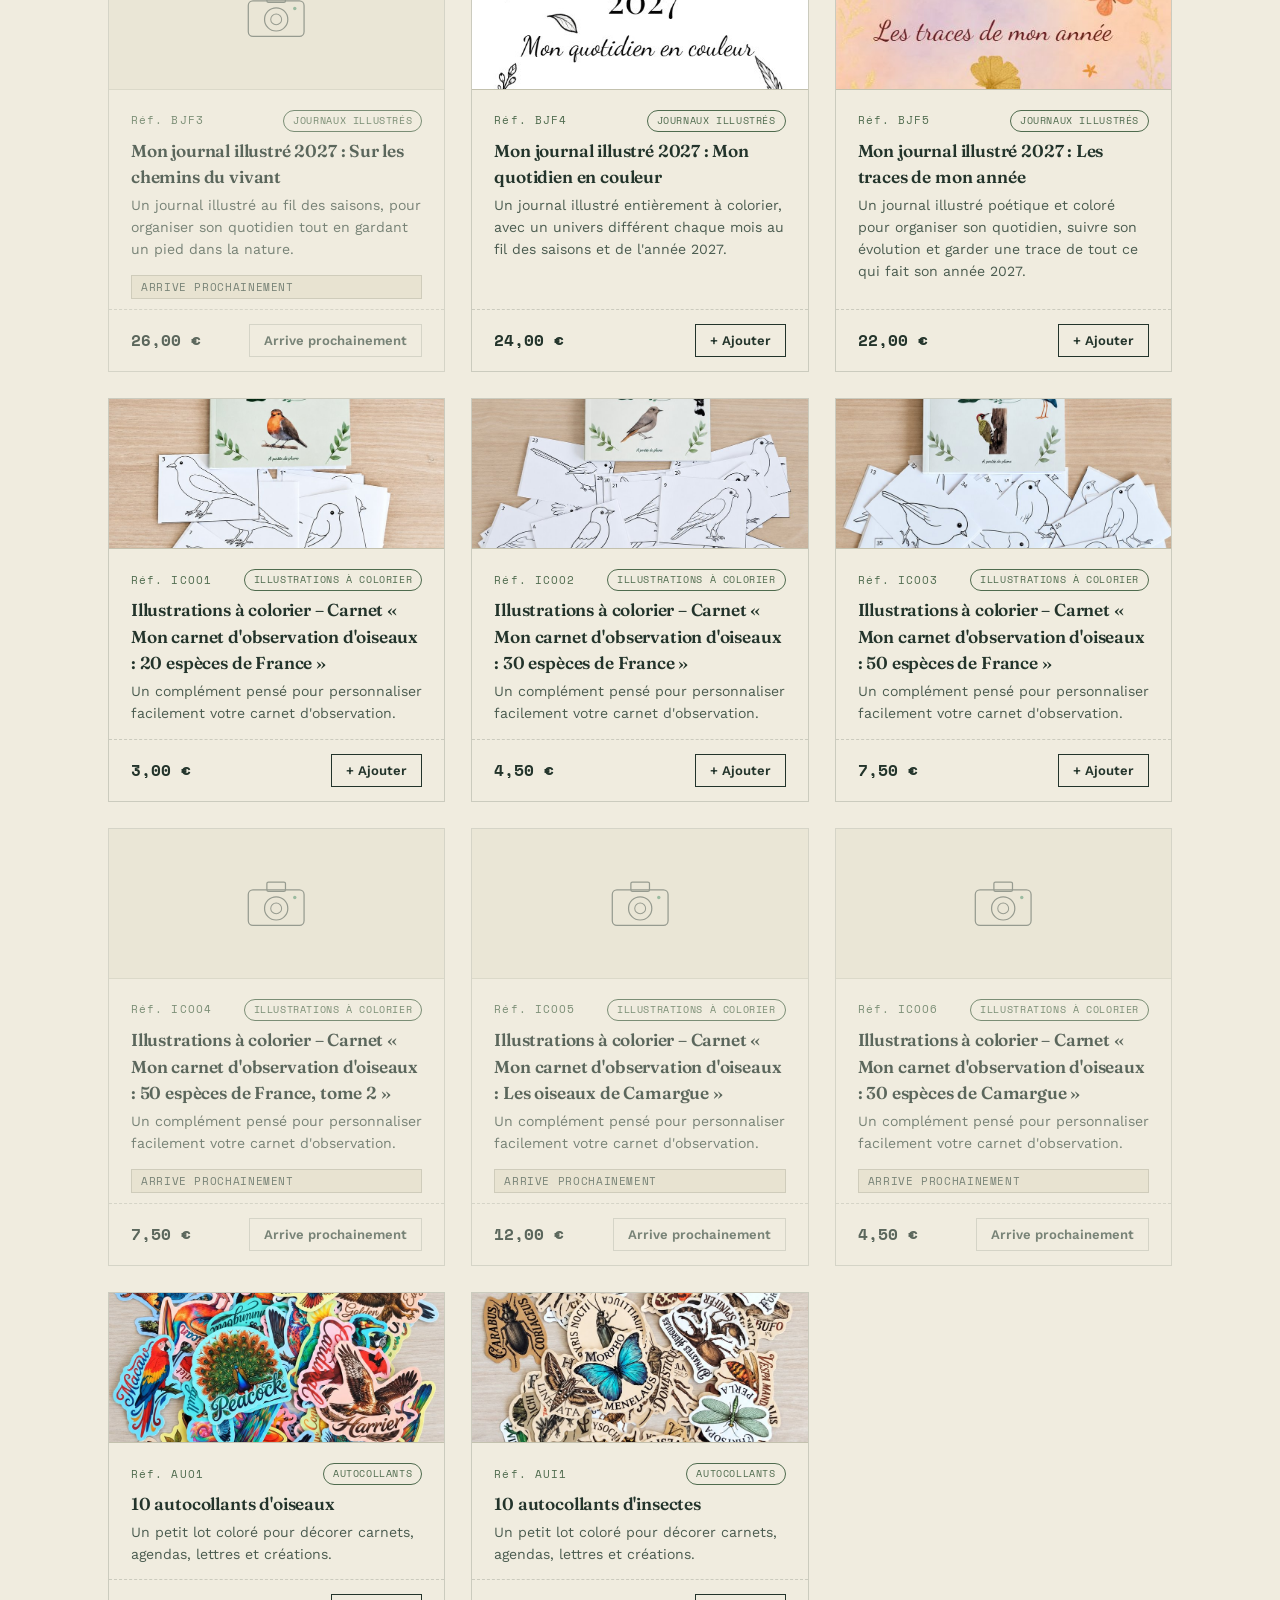
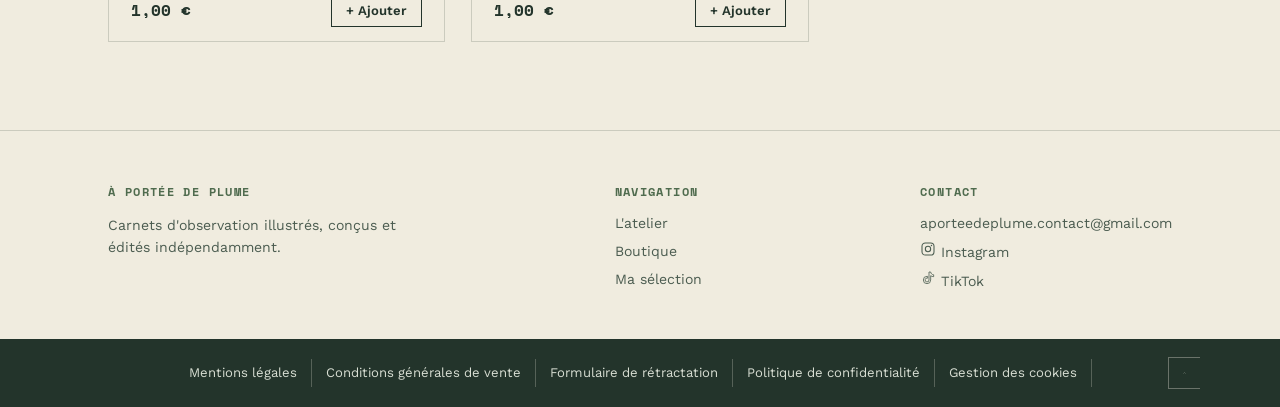
==== commit e4b2f05d: "maj" ====
--- a/catalogue.html
+++ b/catalogue.html
@@ -4,7 +4,7 @@
 <meta charset="UTF-8">
 <meta name="viewport" content="width=device-width, initial-scale=1.0">
 <title>Boutique — À portée de plume</title>
-<meta name="description" content="La collection À portée de plume : carnets d'observation, bullet journal, illustrations à colorier et plus encore.">
+<meta name="description" content="La collection À portée de plume : carnets d'observation, journaux illustrés, illustrations à colorier et plus encore.">
 <link rel="preconnect" href="https://fonts.googleapis.com">
 <link rel="preconnect" href="https://fonts.gstatic.com" crossorigin>
 <link href="https://fonts.googleapis.com/css2?family=Fraunces:ital,opsz,wght@0,9..144,400;0,9..144,500;0,9..144,600;1,9..144,500&family=Work+Sans:wght@400;500;600&family=Space+Mono:wght@400;700&display=swap" rel="stylesheet">
@@ -138,7 +138,7 @@
   const THEME_LABELS = {
     oiseaux: 'Oiseaux',
     insectes: 'Insectes',
-    'bullet-journal': 'Bullet Journal'
+    'bullet-journal': 'Journaux illustrés'
   };
 
   function fmtPrice(n){
--- a/styles.css
+++ b/styles.css
@@ -7,8 +7,8 @@
   --sauge:#6B8567;
   --sauge-deep:#4F6B4E;
   --ocre:#BF8B3D;
-  --brique:#9C4A32;
-  --brique-deep:#7E3A27;
+  --brique:#2E7D4F;
+  --brique-deep:#1F5C3D;
   --line: rgba(35,52,43,0.18);
   --shadow: 0 10px 30px rgba(35,52,43,0.10);
   --good:#4F6B4E;
@@ -82,9 +82,12 @@
 .hero p.lede{font-size:1.08rem; color:var(--ink-soft); max-width:46ch; margin:18px 0 32px;}
 .hero .ctas{display:flex; gap:16px; flex-wrap:wrap;}
 .hero-illus{position:relative; display:flex; align-items:center; justify-content:center;}
-.plate{position:relative; background:var(--paper); border:1px solid var(--line); box-shadow:var(--shadow); padding:34px; width:100%; aspect-ratio:4/5; display:flex; align-items:center; justify-content:center;}
+.plate{position:relative; background:var(--paper); border:1px solid var(--line); box-shadow:var(--shadow); padding:34px; width:100%; aspect-ratio:4/5; display:flex; align-items:center; justify-content:center; overflow:hidden;}
 .plate::before{content:""; position:absolute; inset:10px; border:1px dashed rgba(35,52,43,0.35); pointer-events:none;}
 .plate svg{width:78%; height:78%;}
+.plate.has-photo{padding:0;}
+.plate.has-photo::before{display:none;}
+.plate.has-photo img{width:100%; height:100%; object-fit:cover; display:block;}
 
 /* Sections shared */
 section{padding:88px 0;}
@@ -99,8 +102,10 @@
 /* Atelier */
 .atelier{background:var(--paper-deep); border-top:1px solid var(--line); border-bottom:1px solid var(--line);}
 .atelier .wrap{display:grid; grid-template-columns:.85fr 1.15fr; gap:64px; align-items:start;}
-.atelier .frame{border:1px solid var(--line); background:var(--paper); box-shadow:var(--shadow); padding:26px; aspect-ratio:1/1; display:flex; align-items:center; justify-content:center;}
+.atelier .frame{border:1px solid var(--line); background:var(--paper); box-shadow:var(--shadow); padding:26px; aspect-ratio:1/1; display:flex; align-items:center; justify-content:center; overflow:hidden;}
 .atelier .frame svg{width:70%; height:70%;}
+.atelier .frame.has-photo{padding:0;}
+.atelier .frame.has-photo img{width:100%; height:100%; object-fit:cover; display:block;}
 .atelier .content p{color:var(--ink-soft); margin:0 0 16px; max-width:52ch;}
 .stat-row{display:flex; gap:36px; margin-top:28px; flex-wrap:wrap;}
 .stat b{font-family:'Fraunces', serif; font-size:1.7rem; display:block; color:var(--brique);}
@@ -213,9 +218,23 @@
 .detail-plate::before{content:""; position:absolute; inset:10px; border:1px dashed rgba(35,52,43,0.35); pointer-events:none;}
 .detail-plate.has-photo::before{display:none;}
 .detail-plate svg{width:56%; height:56%;}
+.no-photo-placeholder{display:flex; flex-direction:column; align-items:center; justify-content:center; gap:14px;}
+.no-photo-placeholder svg{width:90px; height:90px; opacity:.6;}
+.no-photo-placeholder span{font-family:'Space Mono', monospace; font-size:.78rem; letter-spacing:.08em; text-transform:uppercase; color:var(--ink-soft);}
 .gallery-main-content{width:100%; height:100%; display:flex; align-items:center; justify-content:center;}
 .gallery-main-content img{max-width:100%; max-height:100%; width:auto; height:auto; object-fit:contain; display:block;}
 .gallery-thumbs{display:flex; gap:10px; flex-wrap:wrap;}
+.gallery-arrow{
+  position:absolute; top:50%; transform:translateY(-50%); z-index:3;
+  width:38px; height:38px; border-radius:50%; border:1px solid var(--line);
+  background:rgba(240,236,223,0.92); color:var(--ink); cursor:pointer;
+  display:flex; align-items:center; justify-content:center;
+  box-shadow:0 2px 8px rgba(35,52,43,0.15); transition:background .15s ease, border-color .15s ease;
+}
+.gallery-arrow svg{width:18px; height:18px;}
+.gallery-arrow:hover{background:var(--brique); border-color:var(--brique); color:var(--paper);}
+.gallery-arrow-prev{left:12px;}
+.gallery-arrow-next{right:12px;}
 .gallery-thumb{
   width:64px; height:64px; padding:0; border:1px solid var(--line); background:var(--paper);
   cursor:pointer; overflow:hidden; transition:border-color .15s ease;
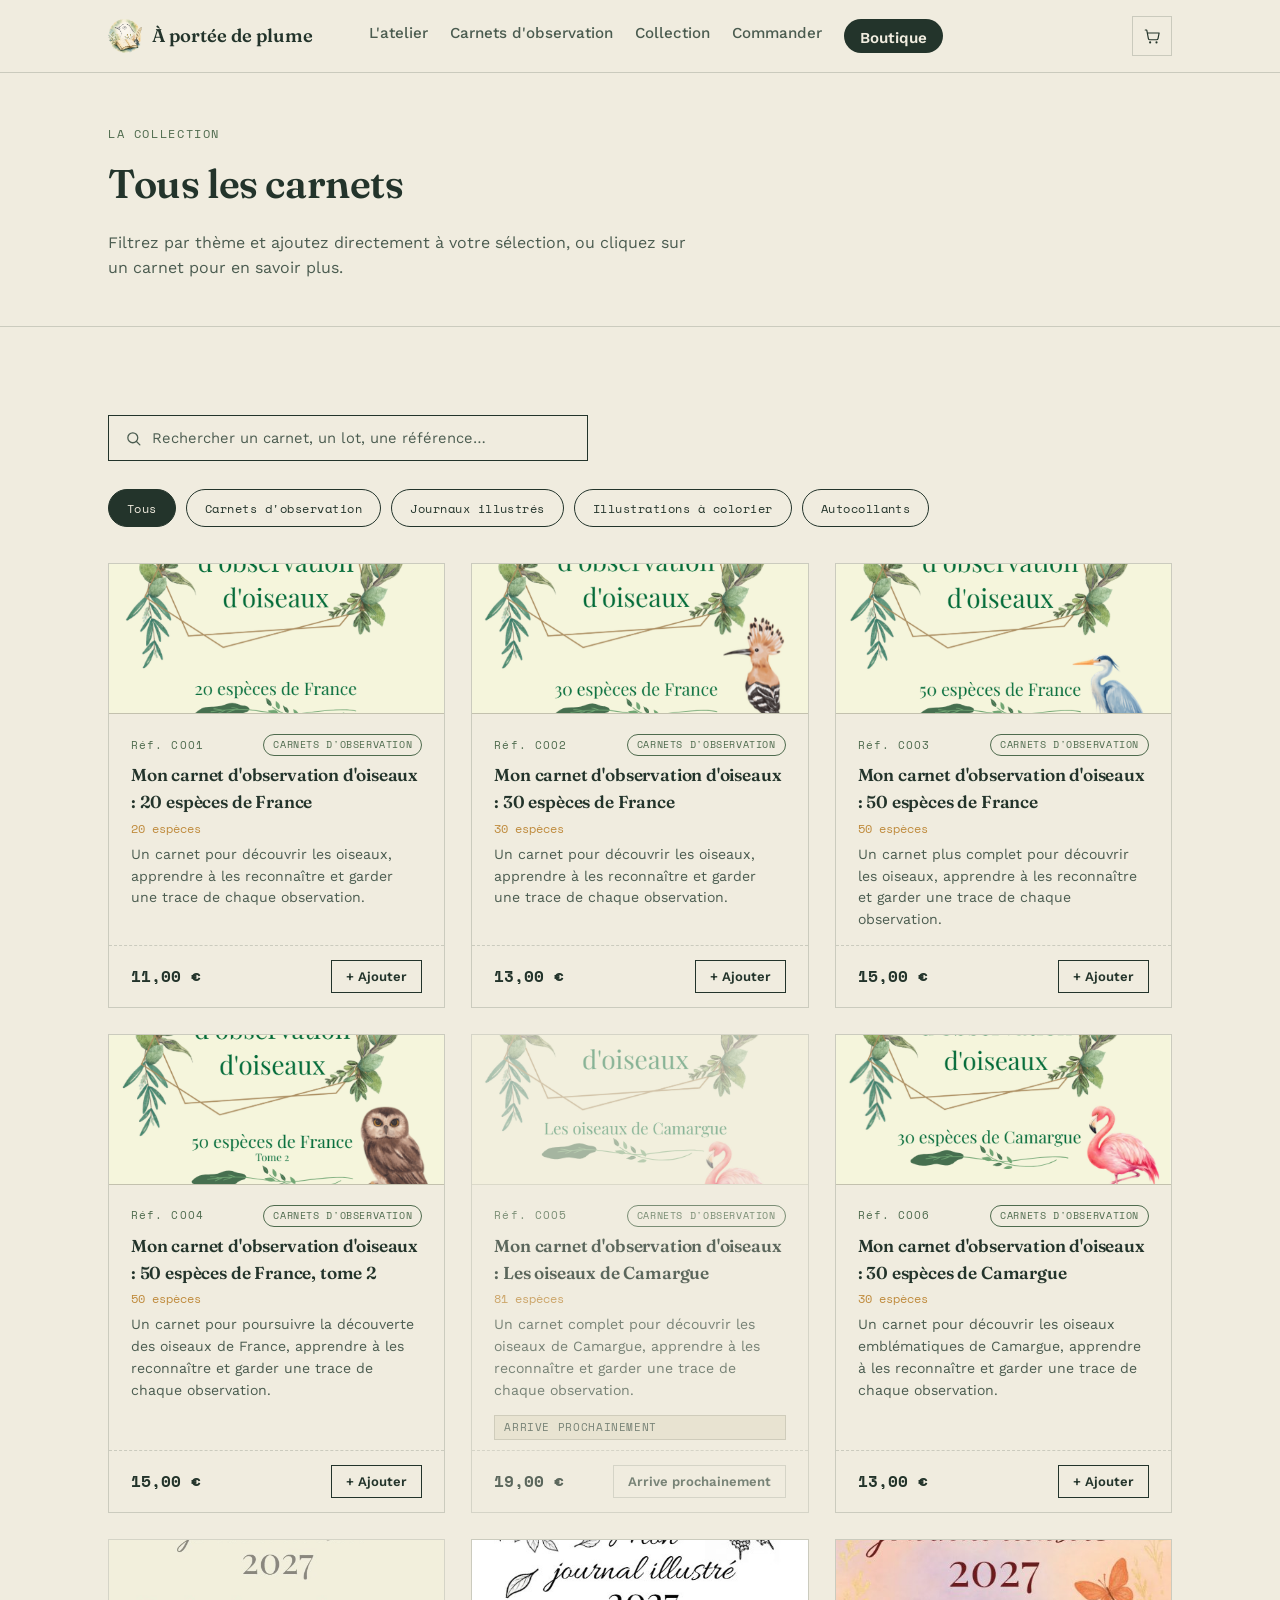
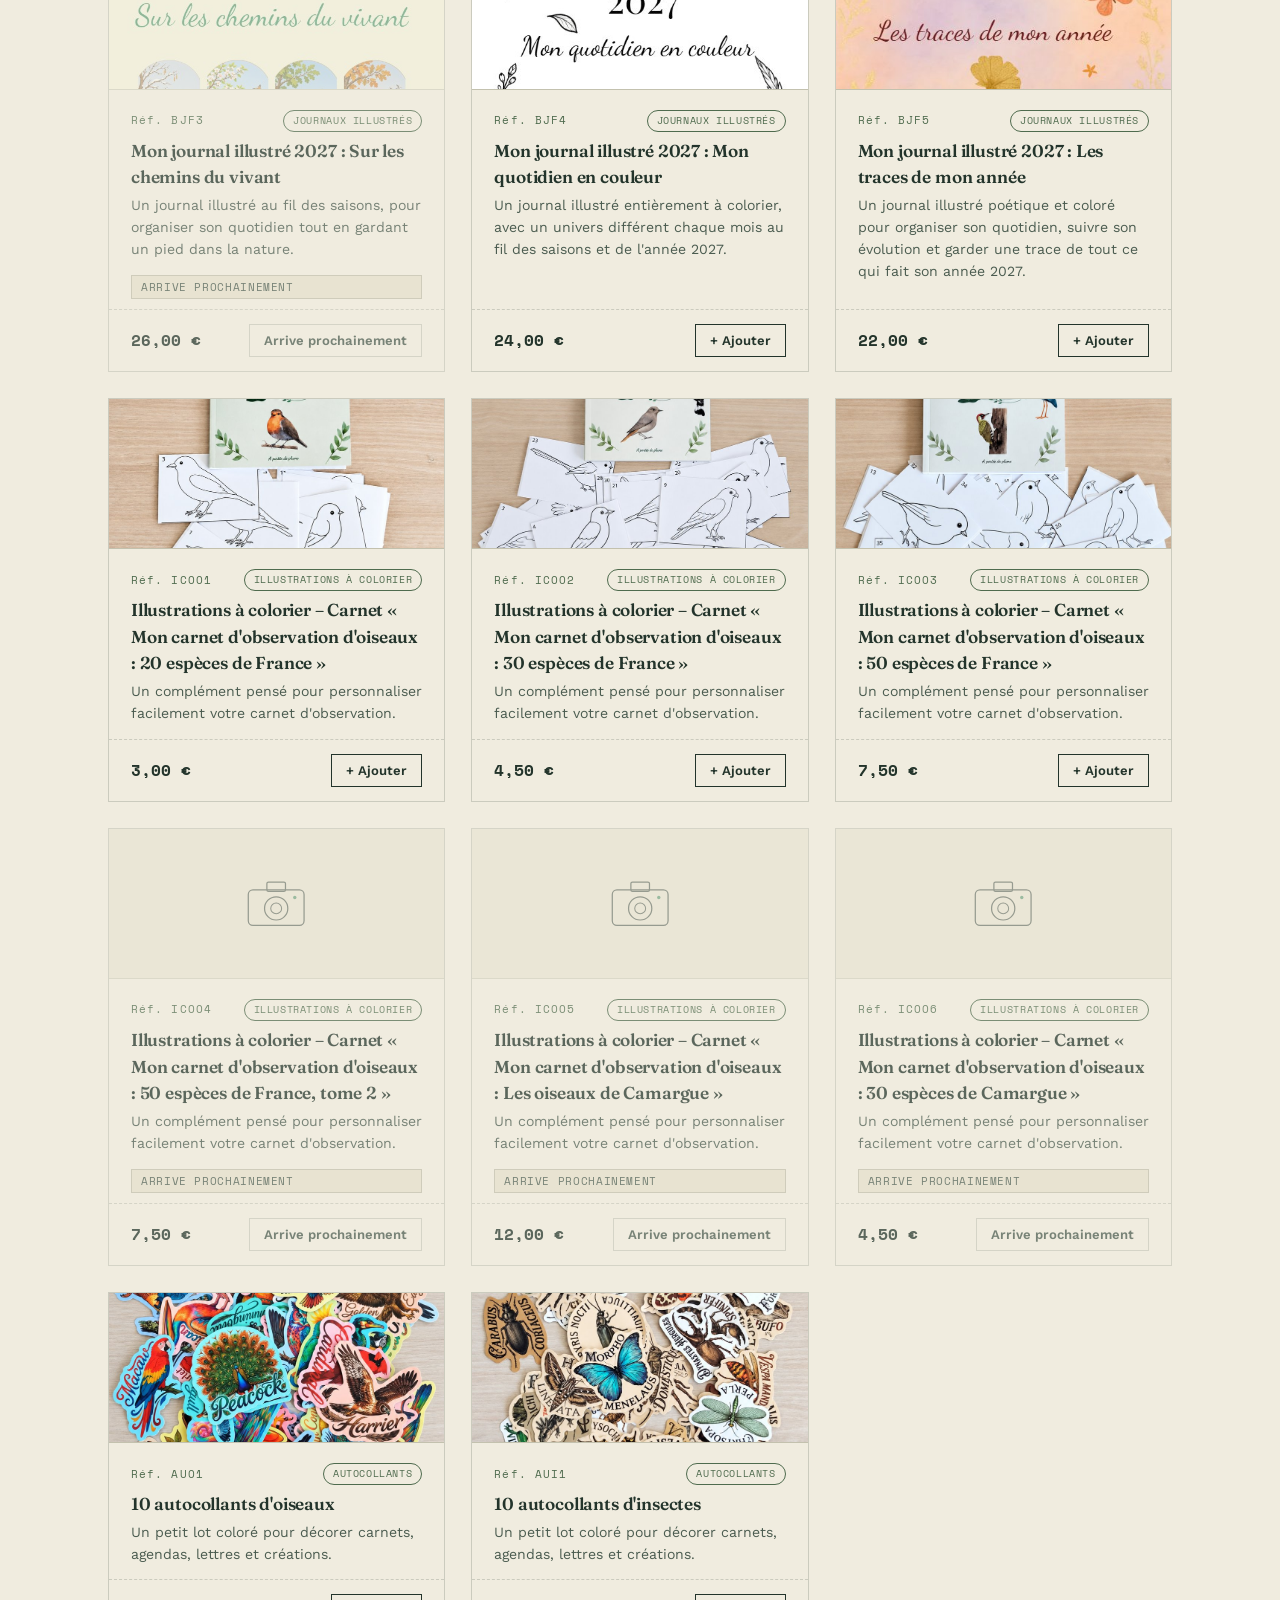
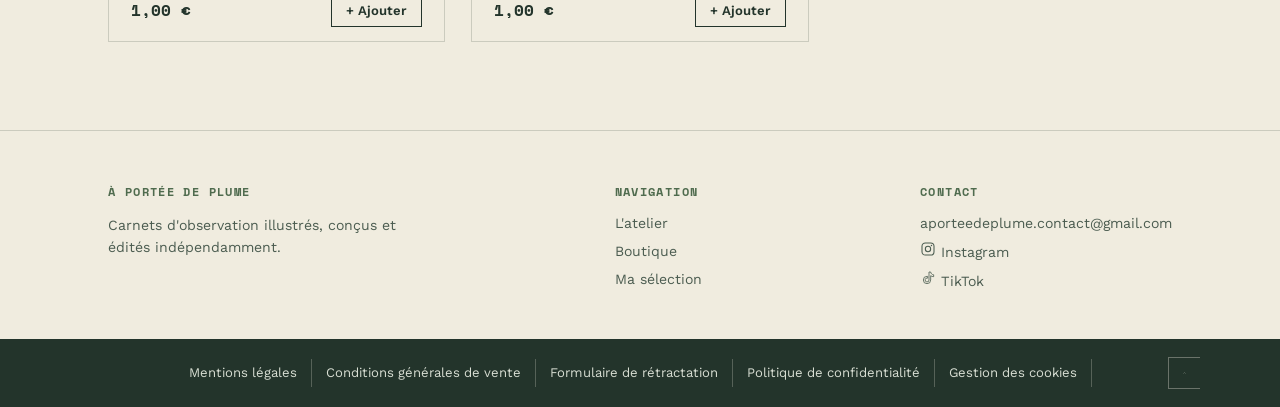
==== commit f661f65e: "maj" ====
--- a/catalogue.html
+++ b/catalogue.html
@@ -122,7 +122,8 @@
   let searchQuery = '';
 
   // Construit les pastilles de filtre à partir des catégories du catalogue
-  CATEGORIES.forEach(cat => {
+  // (une catégorie sans aucun article n'est pas affichée tant qu'elle est vide)
+  CATEGORIES.filter(cat => PRODUCTS.some(p => p.category === cat.id)).forEach(cat => {
     const btn = document.createElement('button');
     btn.type = 'button';
     btn.className = 'filter-pill';
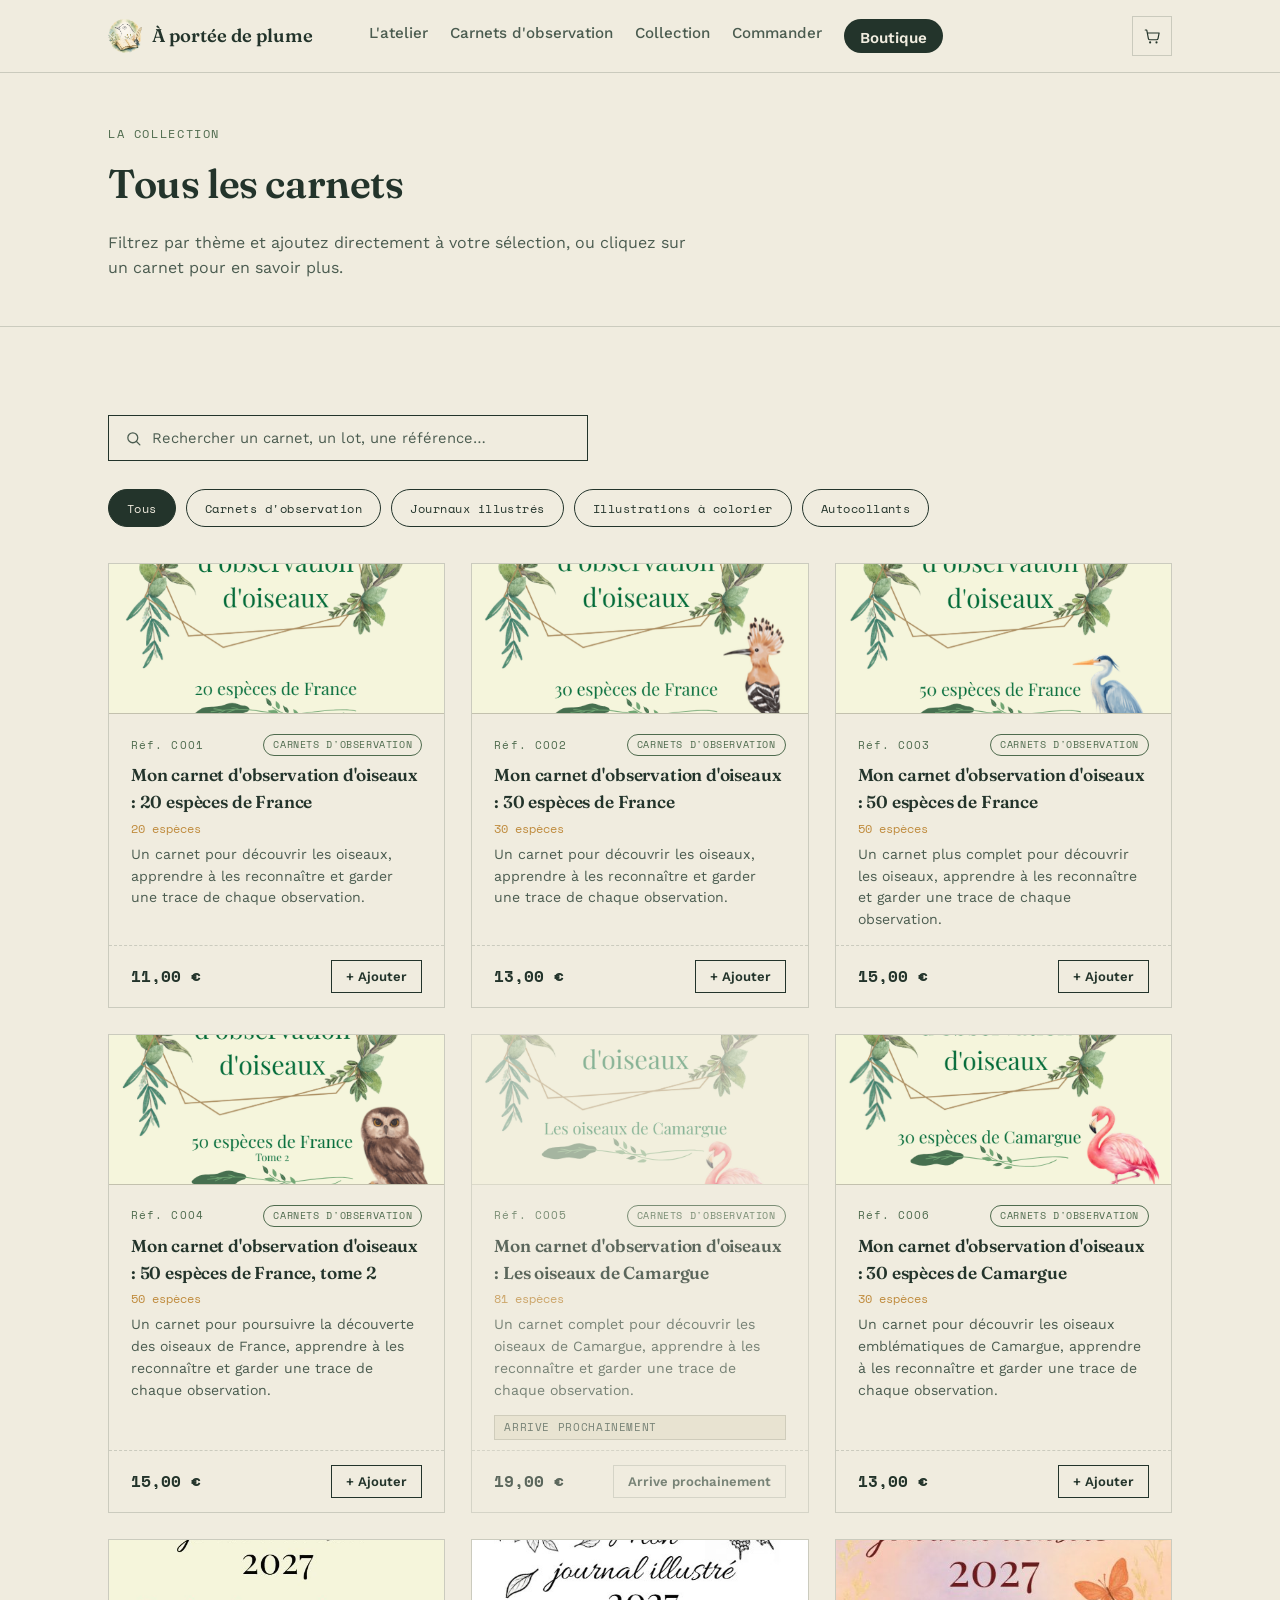
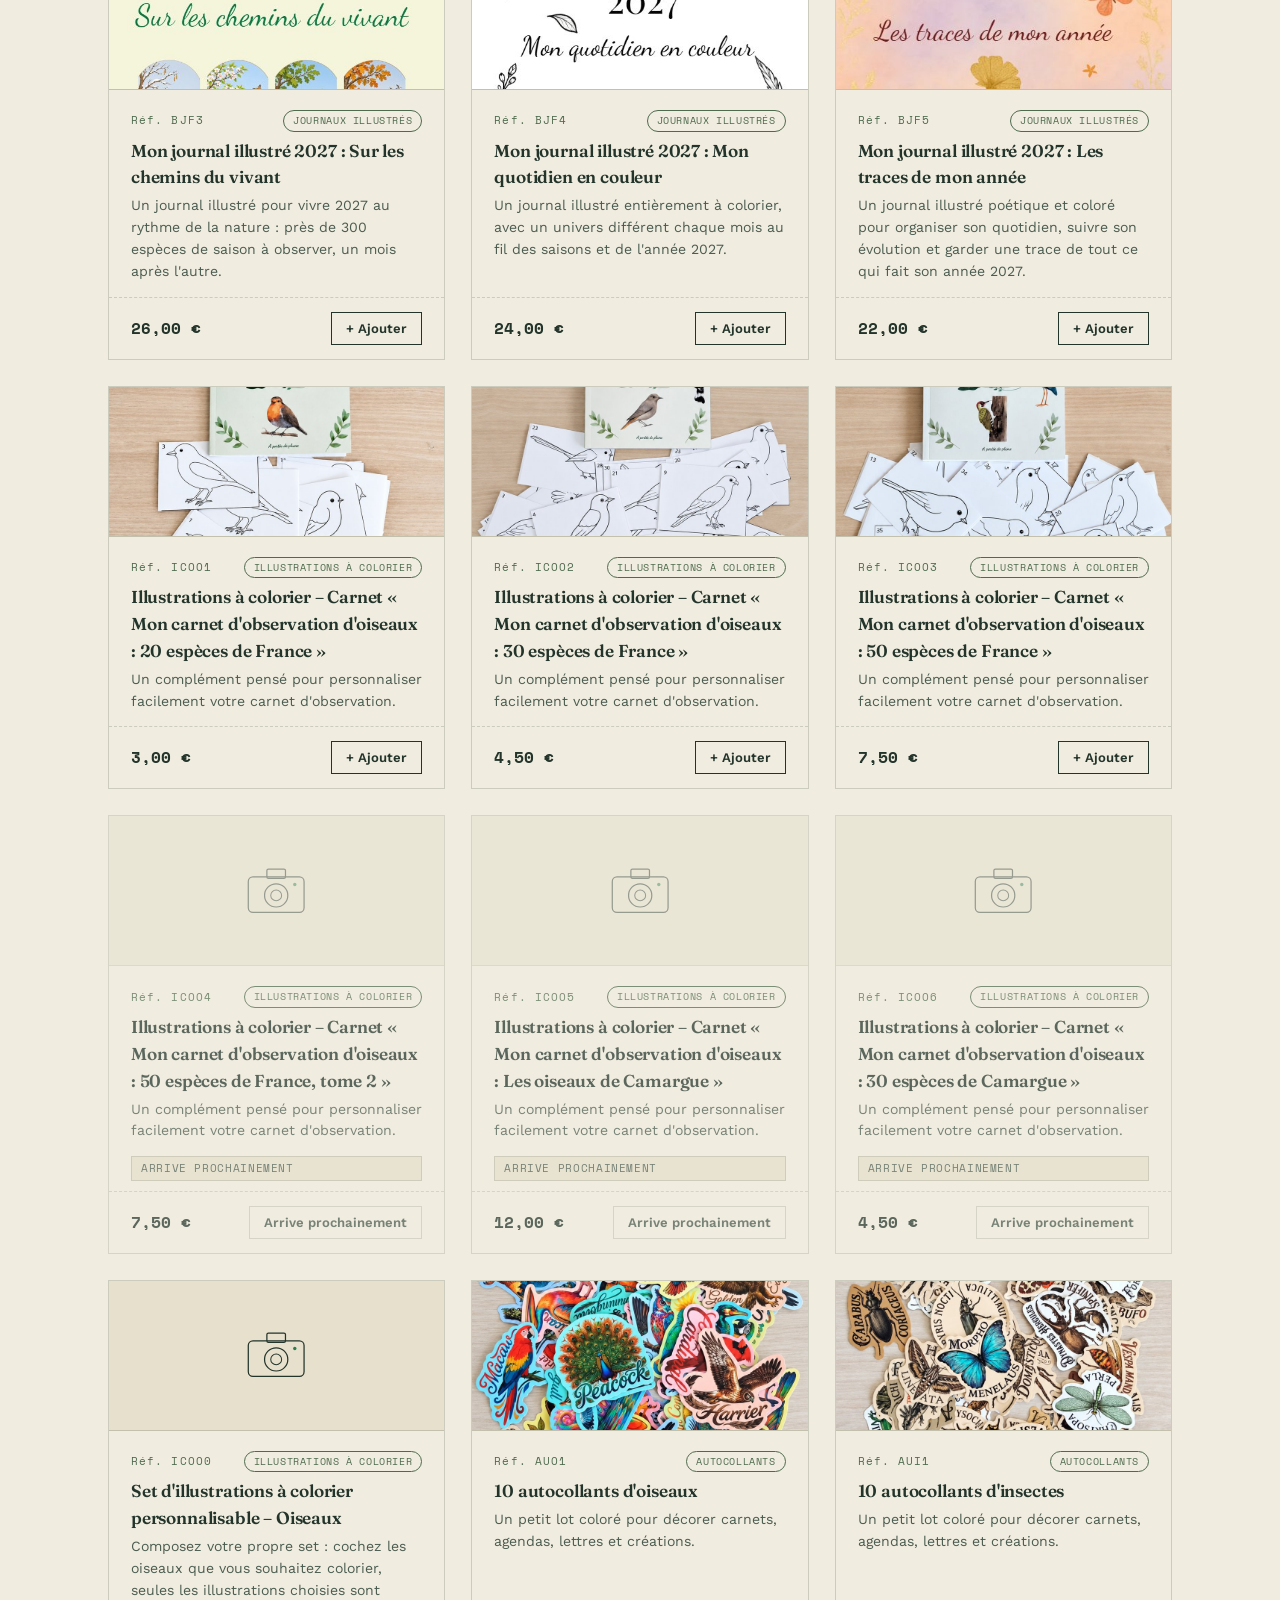
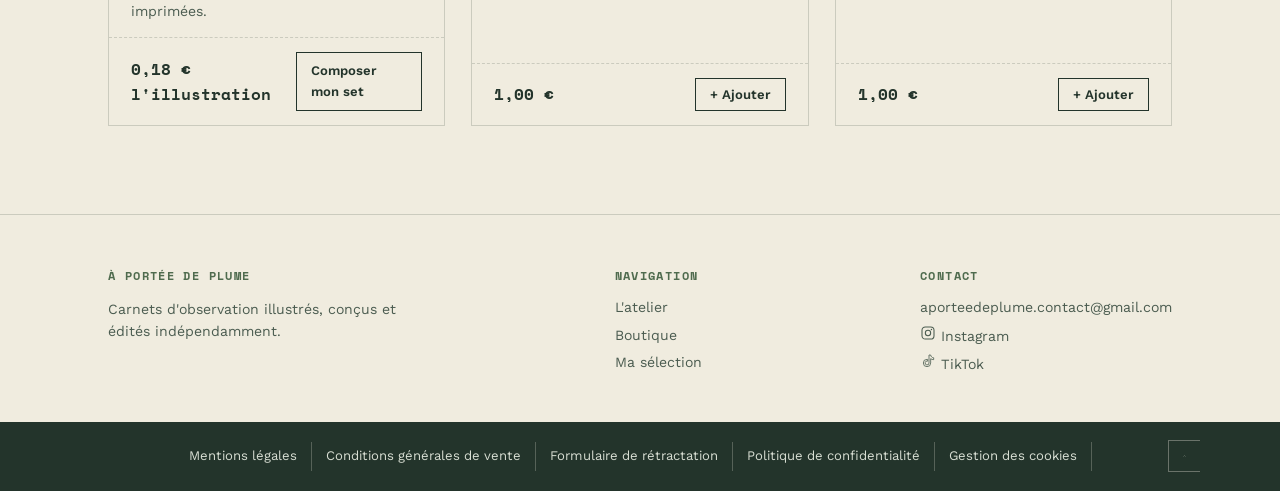
==== commit 35a3240f: "création ICOO0" ====
--- a/catalogue.html
+++ b/catalogue.html
@@ -238,10 +238,12 @@
           </div>
         </a>
         <div class="foot">
-          <span class="price">${fmtPrice(p.price)}</span>
+          <span class="price">${p.priceLabel || fmtPrice(p.price)}</span>
           ${p.available === false
             ? `<button type="button" class="tile-add" disabled>${p.availabilityLabel || 'Arrive prochainement'}</button>`
-            : `<button type="button" class="tile-add" data-id="${p.id}">+ Ajouter</button>`}
+            : p.customSet
+              ? `<a href="fiche-produit.html?id=${encodeURIComponent(p.id)}" class="tile-add" style="text-decoration:none; display:inline-block;">Composer mon set</a>`
+              : `<button type="button" class="tile-add" data-id="${p.id}">+ Ajouter</button>`}
         </div>
       `;
       grid.appendChild(tile);
--- a/styles.css
+++ b/styles.css
@@ -258,6 +258,8 @@
   font-family:'Fraunces', serif; font-weight:600; font-size:1.1rem; color:var(--ink);
   margin-top:24px; margin-bottom:8px;
 }
+.detail-list{color:var(--ink-soft); font-size:1rem; max-width:52ch; margin:0 0 16px; padding-left:1.2em;}
+.detail-list li{margin-bottom:6px; line-height:1.5;}
 .specs-block{
   margin:26px 0; padding:20px 22px; background:var(--paper-deep); border:1px solid var(--line);
   max-width:52ch;
@@ -317,6 +319,41 @@
 }
 .addon-row input[type="checkbox"]:checked::before{transform:scale(1);}
 .addon-row strong{color:var(--ink); font-weight:700;}
+/* Set d'illustrations personnalisable (fiche produit + panier) */
+.set-builder{margin:6px 0 26px; max-width:52ch;}
+.set-builder .label{display:block; margin:16px 0 8px;}
+.set-builder .search-bar{max-width:none; margin-bottom:10px;}
+.species-list{max-height:340px; overflow-y:auto; border:1px solid var(--line); background:var(--paper);}
+.species-item{
+  display:flex; align-items:center; gap:10px; padding:9px 12px; cursor:pointer;
+  border-bottom:1px solid var(--line); font-size:.92rem; user-select:none;
+}
+.species-item:last-child{border-bottom:none;}
+.species-item:hover{background:var(--paper-deep);}
+.species-item:has(input:checked){background:var(--paper-deep); font-weight:600;}
+.species-item input[type="checkbox"]{
+  appearance:none; width:18px; height:18px; border:1.5px solid var(--ink); background:var(--paper);
+  display:grid; place-content:center; cursor:pointer; flex:none; margin:0;
+}
+.species-item input[type="checkbox"]::before{
+  content:""; width:10px; height:10px; transform:scale(0); background:var(--brique);
+  clip-path:polygon(14% 44%, 0 65%, 50% 100%, 100% 16%, 86% 0%, 45% 62%);
+  transition:transform .1s ease-in;
+}
+.species-item input[type="checkbox"]:checked::before{transform:scale(1);}
+.species-empty{padding:18px 14px; color:var(--ink-soft); font-size:.9rem; text-align:center;}
+.set-summary{
+  display:flex; align-items:baseline; justify-content:space-between; flex-wrap:wrap; gap:6px 16px;
+  margin:14px 0; padding:12px 14px; background:var(--paper-deep); border:1px solid var(--line);
+}
+.set-summary .set-count{font-size:.92rem; color:var(--ink-soft);}
+.set-summary .set-total{font-family:'Space Mono', monospace; font-weight:700; font-size:1.15rem; color:var(--ink);}
+.set-detail{font-size:.8rem; color:var(--ink-soft); margin-top:4px;}
+.set-detail summary{cursor:pointer; color:var(--sauge-deep); font-weight:600;}
+.set-detail ol{margin:6px 0 0; padding-left:1.6em; columns:2; column-gap:22px;}
+.set-detail li{break-inside:avoid; margin-bottom:2px;}
+.set-qty-note{font-family:'Space Mono', monospace; font-size:.78rem; color:var(--ink-soft); white-space:nowrap;}
+@media (max-width: 640px){ .set-detail ol{columns:1;} }
 .cart-empty{padding:70px 20px; text-align:center; border:1px dashed var(--line);}
 .cart-empty p{color:var(--ink-soft); margin-bottom:20px;}
 
